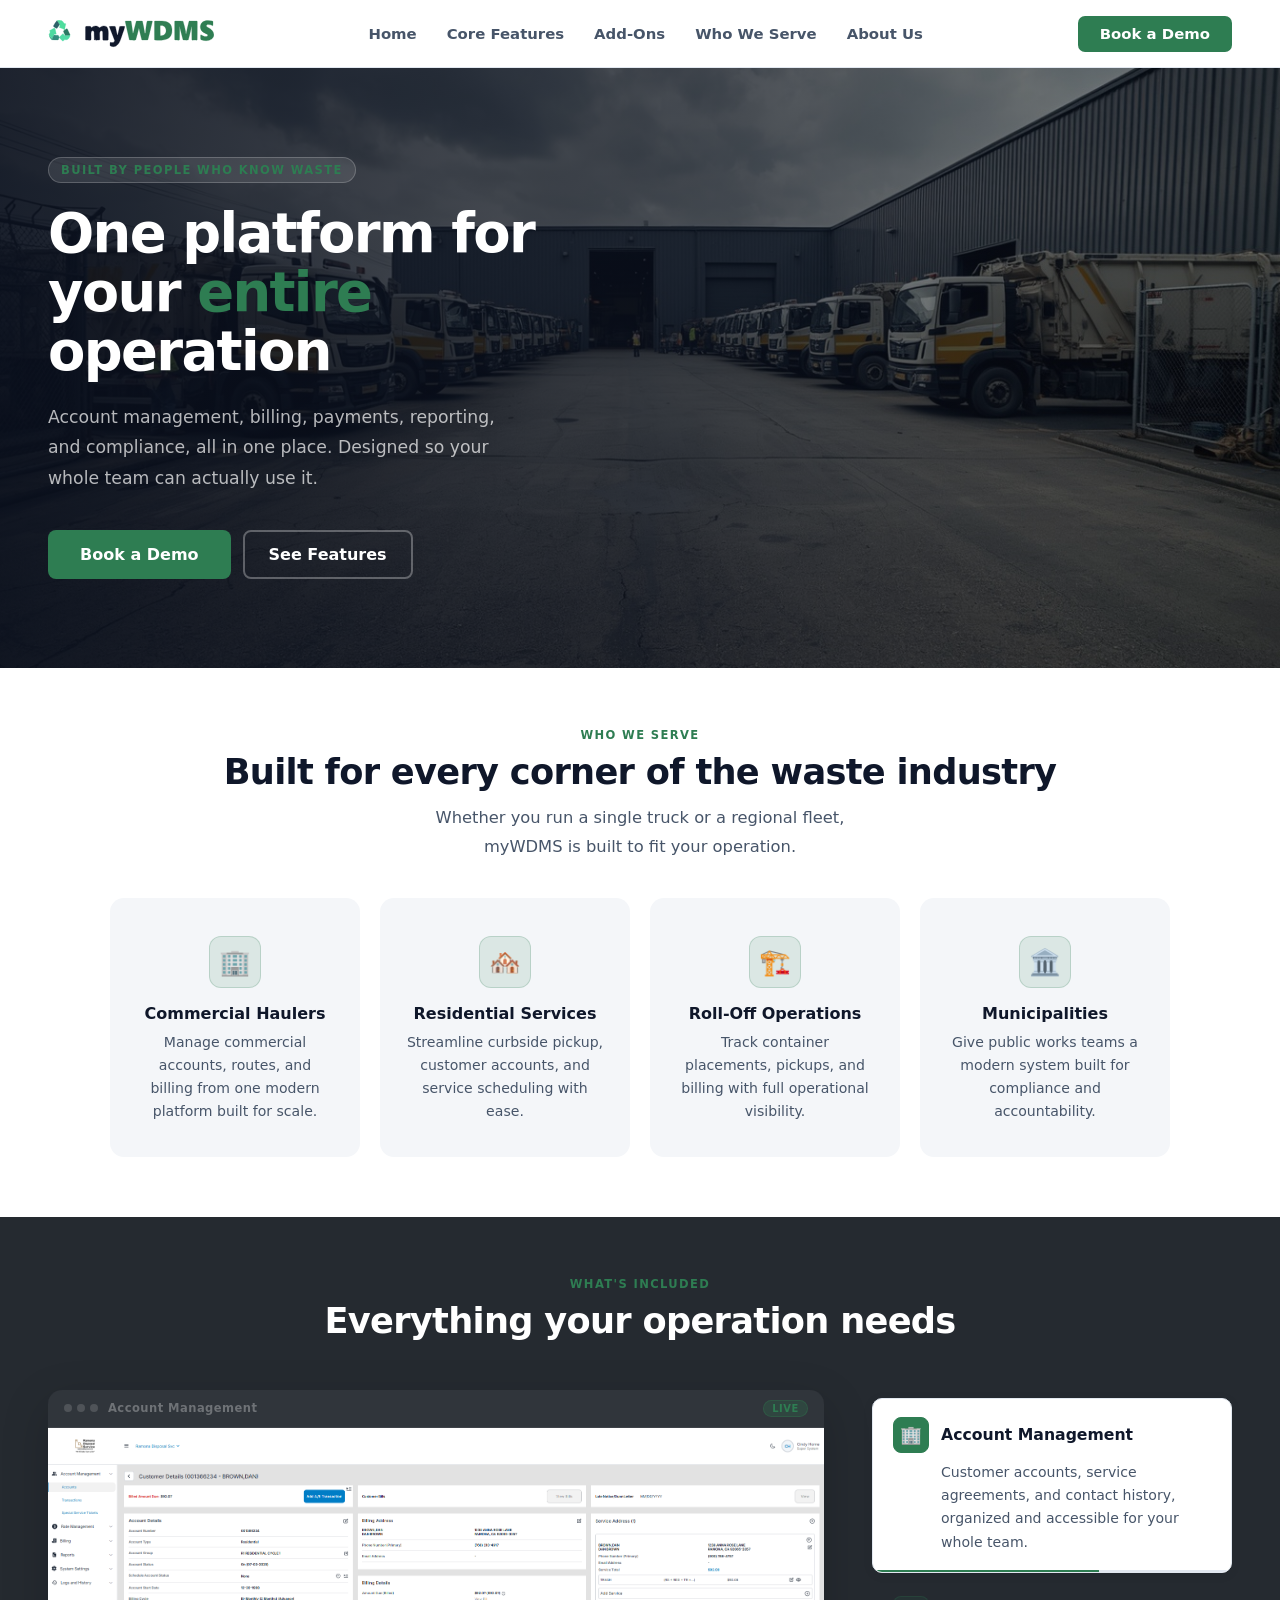
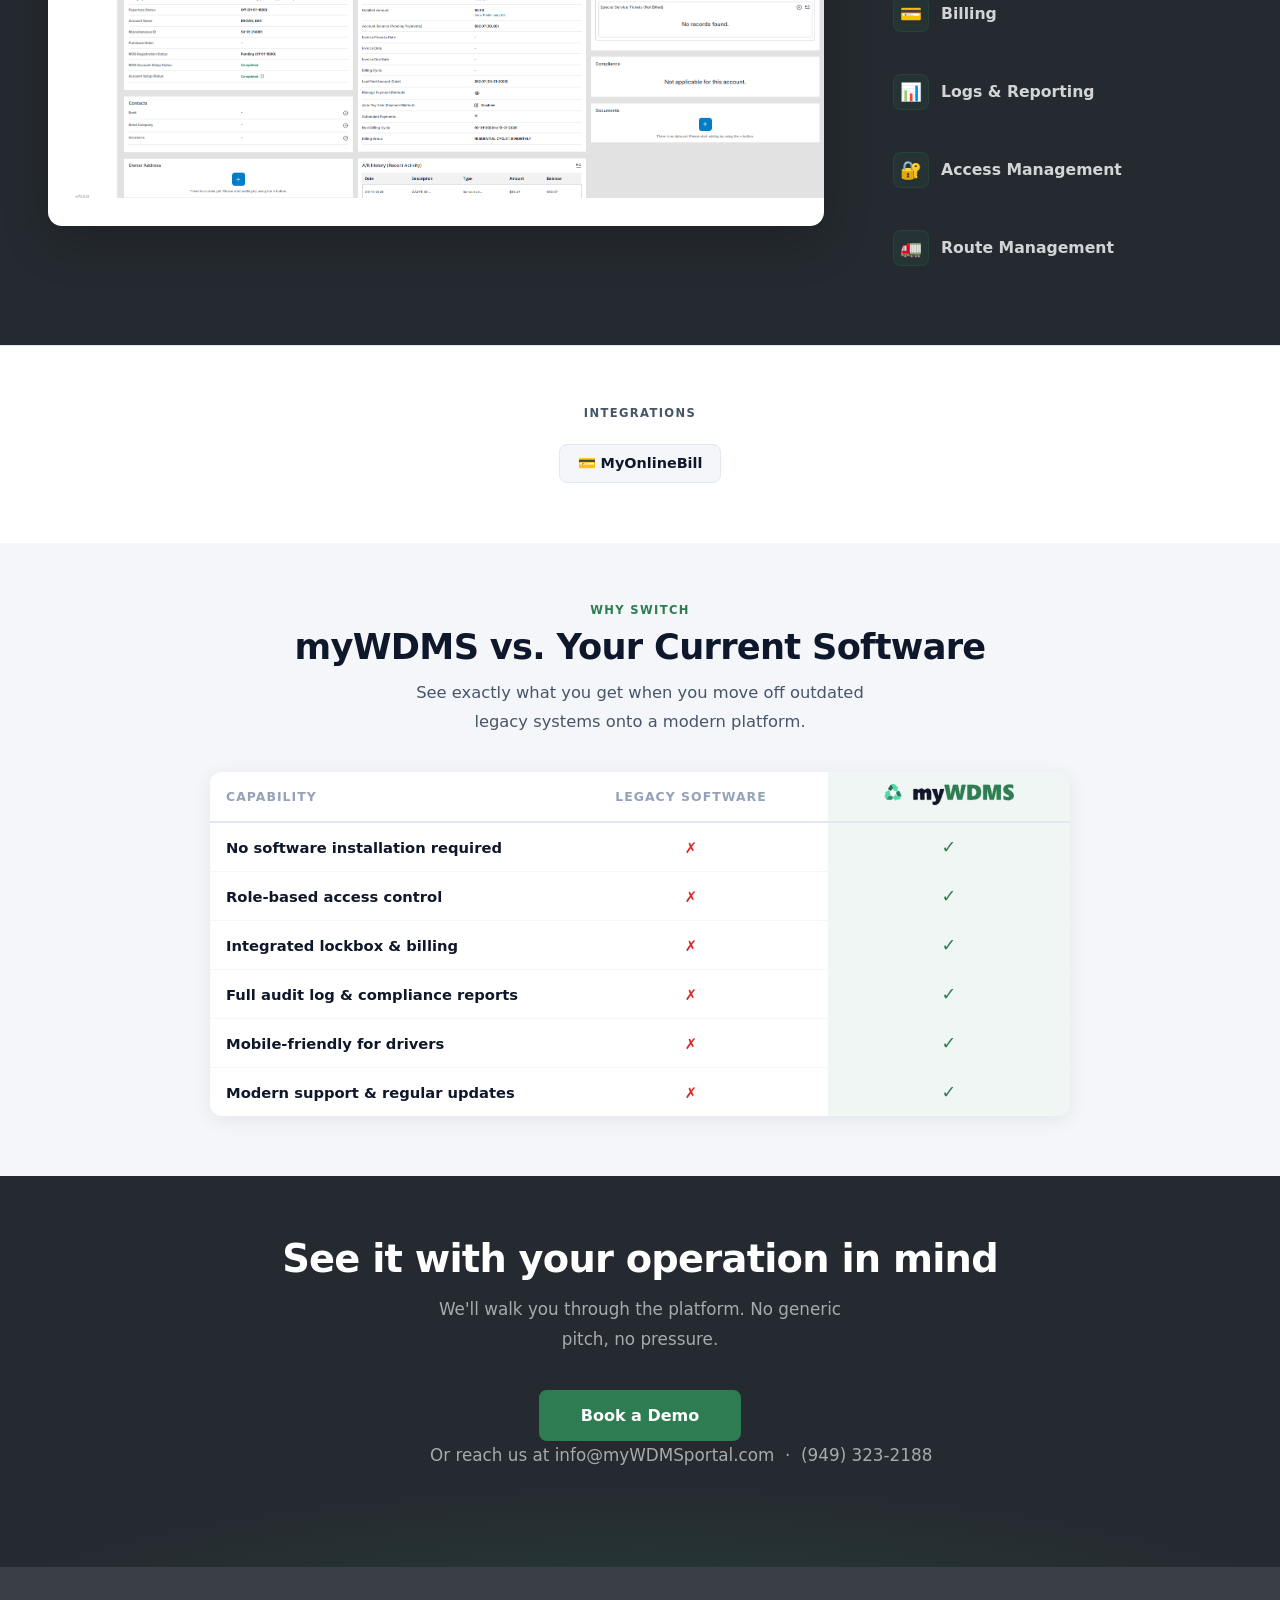
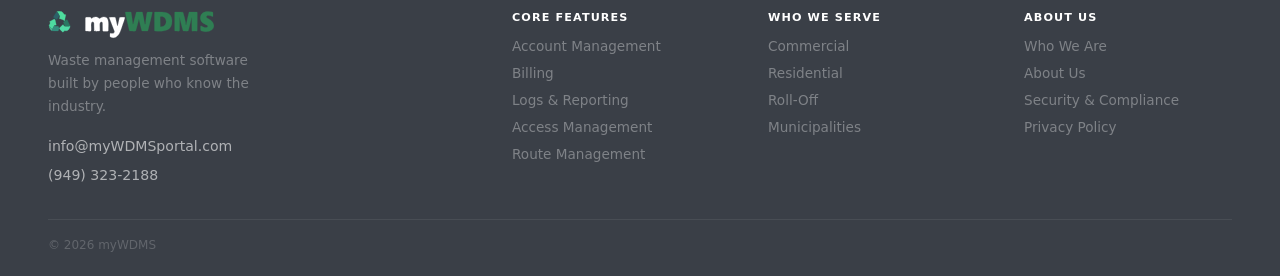
==== index.html @ 92984e85 "Rename "Features" nav/footer label to "Core Features" Delineates the base platform's included featur" ====
<!DOCTYPE html>
<html lang="en">
<head>
    <meta charset="UTF-8">
    <meta name="viewport" content="width=device-width, initial-scale=1.0">
    <title>myWDMS | Waste Management Software</title>
    <style>
        :root {
            --navy: #3A3F47;
            --navy-dark: #252A30;
            --teal: #2E7D52;
            --teal-light: rgba(46,125,82,0.12);
            --blue: #1A5436;
            --gray: #F4F6F9;
            --gray-mid: #e2e8f0;
            --text: #0f172a;
            --text-mid: #475569;
            --text-light: #94a3b8;
        }

        * { margin: 0; padding: 0; box-sizing: border-box; }
        html { scroll-behavior: smooth; }
        body { font-family: 'Barlow', system-ui, sans-serif; color: var(--text); background: #fff; }

        /* ── NAV ── */
        nav {
            position: sticky; top: 0; z-index: 100;
            background: rgba(255,255,255,0.97);
            border-bottom: 1px solid var(--gray-mid);
            padding: 0 48px; height: 68px;
            display: flex; align-items: center; justify-content: space-between;
            font-family: system-ui, sans-serif;
        }
        .logo { text-decoration: none; display: inline-flex; align-items: center; }
        .nav-links { display: flex; gap: 2px; list-style: none; }
        .nav-links a { text-decoration: none; color: var(--text-mid); font-weight: 600; font-size: 0.93rem; padding: 6px 14px; border-radius: 6px; transition: background 0.15s, color 0.15s; }
        .nav-links a:hover { background: var(--gray); color: var(--text); }
        .nav-right { display: flex; gap: 10px; align-items: center; }
        .btn-text { background: none; border: none; font-weight: 600; font-size: 0.93rem; cursor: pointer; padding: 8px 12px; border-radius: 6px; color: var(--text-mid); font-family: inherit; transition: background 0.15s; }
        .btn-text:hover { background: var(--gray); }
        .btn-demo { background: var(--teal); color: #fff; border: none; padding: 9px 22px; border-radius: 7px; font-weight: 800; font-size: 0.93rem; cursor: pointer; font-family: inherit; transition: background 0.2s; white-space: nowrap; }
        .btn-demo:hover { background: #1A5436; }

        /* ── HERO ── */
        .hero {
            position: relative; min-height: 600px;
            display: flex; align-items: center;
            padding: 60px 48px;
            overflow: hidden;
        }
        .hero-bg {
            position: absolute; inset: 0;
            background: url('hero-bg.jpg') center / cover no-repeat;
        }
        .hero-bg::after {
            content: '';
            position: absolute; inset: 0;
            background: linear-gradient(100deg, rgba(10,16,30,0.90) 0%, rgba(10,16,30,0.68) 55%, rgba(10,16,30,0.18) 100%);
        }
        .hero-content { max-width: 580px; position: relative; z-index: 1; }
        .hero-eyebrow {
            display: inline-block;
            font-size: 0.72rem; font-weight: 800; letter-spacing: 0.12em; text-transform: uppercase;
            color: var(--teal); background: rgba(255,255,255,0.10); border: 1px solid rgba(255,255,255,0.20);
            padding: 5px 12px; border-radius: 20px; margin-bottom: 22px;
        }
        .hero h1 {
            font-size: clamp(2.4rem, 4.5vw, 3.4rem); font-weight: 900; color: #fff;
            line-height: 1.08; letter-spacing: -0.03em; margin-bottom: 20px;
        }
        .hero h1 em { color: var(--teal); font-style: normal; }
        .hero p { font-size: 1.08rem; color: rgba(255,255,255,0.70); line-height: 1.78; margin-bottom: 36px; max-width: 460px; }
        .hero-ctas { display: flex; gap: 12px; flex-wrap: wrap; align-items: center; }
        .btn-hero { background: var(--teal); color: #fff; border: none; padding: 15px 32px; border-radius: 8px; font-weight: 800; font-size: 1rem; cursor: pointer; font-family: inherit; transition: background 0.2s; }
        .btn-hero:hover { background: var(--navy-dark); }
        .btn-hero-outline { background: none; border: 2px solid rgba(255,255,255,0.30); color: #fff; padding: 13px 24px; border-radius: 8px; font-weight: 600; font-size: 1rem; cursor: pointer; font-family: inherit; transition: border-color 0.2s; text-decoration: none; display: inline-flex; align-items: center; gap: 8px; }
        .btn-hero-outline:hover { border-color: rgba(255,255,255,0.65); }

        /* Hero visual — photo card */
        .hero-visual { flex: 1; max-width: 520px; position: relative; z-index: 1; }
        .hero-photo {
            border-radius: 16px; overflow: hidden;
            box-shadow: 0 20px 60px rgba(27,42,74,0.18), 0 2px 8px rgba(0,0,0,0.08);
            position: relative;
        }
        .hero-photo img { width: 100%; display: block; height: 340px; object-fit: cover; }
        .hero-photo-badge {
            position: absolute; bottom: 20px; left: 20px;
            background: white; border-radius: 10px;
            padding: 12px 16px; box-shadow: 0 4px 20px rgba(0,0,0,0.15);
            display: flex; align-items: center; gap: 10px;
        }
        .badge-dot { width: 10px; height: 10px; background: var(--teal); border-radius: 50%; animation: pulse 2s infinite; }
        @keyframes pulse { 0%,100% { opacity:1; transform:scale(1); } 50% { opacity:0.5; transform:scale(0.7); } }
        .badge-text { font-size: 0.82rem; font-weight: 700; color: var(--text); }
        .badge-sub { font-size: 0.72rem; color: var(--text-mid); font-weight: 500; }

        /* ── WHO WE SERVE ── */
        .markets {
            padding: 60px 48px; background: white;
        }
        .section-header { text-align: center; margin-bottom: 36px; }
        .section-eyebrow { display: block; font-size: 0.72rem; font-weight: 800; letter-spacing: 0.12em; text-transform: uppercase; color: var(--teal); margin-bottom: 10px; }
        .section-header h2 { font-size: clamp(1.6rem, 3vw, 2.2rem); font-weight: 900; color: var(--text); letter-spacing: -0.02em; line-height: 1.15; }
        .section-header p { font-size: 1.02rem; color: var(--text-mid); margin-top: 12px; max-width: 480px; margin-left: auto; margin-right: auto; line-height: 1.75; }

        .markets-grid { display: grid; grid-template-columns: repeat(4,1fr); gap: 20px; max-width: 1060px; margin: 0 auto; }
        .market-card {
            background: var(--gray); border-radius: 14px; padding: 36px 24px 32px;
            text-align: center; border: 2px solid transparent;
            transition: border-color 0.2s, background 0.2s, transform 0.2s;
        }
        .market-card:hover { border-color: var(--teal); background: white; transform: translateY(-3px); box-shadow: 0 8px 28px rgba(0,201,177,0.1); }
        .market-icon { width: 52px; height: 52px; border-radius: 12px; background: var(--teal-light); border: 1px solid rgba(46,125,82,0.2); display: flex; align-items: center; justify-content: center; margin: 0 auto 16px; color: var(--teal); }
        .market-card h3 { font-size: 1rem; font-weight: 800; color: var(--text); margin-bottom: 8px; }
        .market-card p { font-size: 0.88rem; color: var(--text-mid); line-height: 1.65; }

        /* ── FEATURE SHOWCASE (Curbwaste style) ── */
        .features-section { padding: 60px 48px; background: var(--navy-dark); }
        .features-inner {
            max-width: 1240px; margin: 0 auto;
            display: grid; grid-template-columns: 1fr 360px; gap: 48px; align-items: start;
        }

        /* Left: mock UI panel */
        .feature-display {
            position: sticky; top: 96px;
            border-radius: 14px; overflow: hidden;
            box-shadow: 0 16px 48px rgba(0,0,0,0.18);
            background: var(--navy-dark); aspect-ratio: 16/9;
            display: flex; flex-direction: column;
        }
        .mockup-topbar {
            background: rgba(255,255,255,0.05);
            border-bottom: 1px solid rgba(255,255,255,0.07);
            padding: 10px 16px;
            display: flex; align-items: center; gap: 10px; flex-shrink: 0;
        }
        .mockup-dots { display: flex; gap: 5px; }
        .mockup-dots span { width: 8px; height: 8px; border-radius: 50%; background: rgba(255,255,255,0.15); }
        .mockup-label { font-size: 0.72rem; color: rgba(255,255,255,0.30); font-weight: 700; letter-spacing: 0.04em; flex: 1; }
        .mockup-badge { font-size: 0.62rem; font-weight: 800; letter-spacing: 0.06em; text-transform: uppercase; background: rgba(46,125,82,0.25); color: var(--teal); padding: 2px 8px; border-radius: 10px; border: 1px solid rgba(46,125,82,0.3); }
        #featureImg { flex: 1; width: 100%; min-height: 0; object-fit: contain; object-position: top left; display: block; background: #fff; }
        .features-section .section-header h2 { color: #fff; }
        .features-section .feature-item h3 { color: rgba(255,255,255,0.80); }
        .features-section .feature-item p { color: rgba(255,255,255,0.45); }
        .features-section .feature-item.active h3,
        .features-section .feature-item:hover h3 { color: var(--text); }
        .features-section .feature-item.active p,
        .features-section .feature-item:hover p { color: var(--text-mid); }

        /* Right: feature list */
        .feature-list { display: flex; flex-direction: column; gap: 4px; padding-top: 8px; }
        .feature-item {
            border-radius: 10px; padding: 18px 20px;
            cursor: pointer; border: 1px solid transparent;
            transition: background 0.2s, border-color 0.2s;
            position: relative; overflow: hidden;
        }
        .feature-item:hover { background: white; }
        .feature-item.active {
            background: white;
            border-color: var(--gray-mid);
            box-shadow: 0 2px 12px rgba(0,0,0,0.06);
        }
        .feature-item-top { display: flex; align-items: center; gap: 12px; }
        .feature-item-icon {
            width: 36px; height: 36px; border-radius: 8px;
            background: var(--teal-light); border: 1px solid rgba(46,125,82,0.2);
            display: flex; align-items: center; justify-content: center;
            font-size: 1.1rem; flex-shrink: 0;
        }
        .feature-item.active .feature-item-icon { background: var(--teal); border-color: var(--teal); }
        .feature-item h3 { font-size: 0.98rem; font-weight: 800; color: var(--text); }
        .feature-item p { font-size: 0.88rem; color: var(--text-mid); line-height: 1.65; margin-top: 8px; padding-left: 48px; display: none; }
        .feature-item.active p { display: block; }

        /* Timer bar */
        .feature-timer {
            position: absolute; bottom: 0; left: 0; right: 0; height: 2px;
            background: var(--gray-mid); display: none;
        }
        .feature-item.active .feature-timer { display: block; }
        .feature-timer-fill {
            height: 100%; background: var(--teal); width: 0%;
            transition: none;
        }
        .feature-timer-fill.running { transition: width linear; }

        /* ── INTEGRATIONS ── */
        .integrations {
            padding: 60px 48px; border-top: 1px solid var(--gray-mid); text-align: center; background: white;
        }
        .integrations-label { font-size: 0.72rem; font-weight: 800; letter-spacing: 0.12em; text-transform: uppercase; color: var(--text-mid); margin-bottom: 24px; display: block; }
        .integrations-list { display: flex; justify-content: center; align-items: center; gap: 12px; flex-wrap: wrap; }
        .integration-chip { display: flex; align-items: center; gap: 8px; border: 1px solid var(--gray-mid); border-radius: 8px; padding: 10px 18px; font-size: 0.9rem; font-weight: 700; color: var(--text); background: var(--gray); }
        .chip-badge { font-size: 0.65rem; font-weight: 800; letter-spacing: 0.06em; text-transform: uppercase; background: #fef9c3; color: #854d0e; padding: 2px 8px; border-radius: 20px; white-space: nowrap; }

        /* ── WHY SWITCH ── */
        .why-switch { padding: 60px 48px; background: var(--gray); }
        .why-switch .section-header { margin-bottom: 36px; }
        .comparison-table { width: 100%; border-collapse: collapse; font-size: 0.92rem; }
        .comparison-table th { padding: 12px 16px; text-align: left; font-size: 0.78rem; font-weight: 800; letter-spacing: 0.08em; text-transform: uppercase; color: var(--text-light); border-bottom: 2px solid var(--gray-mid); }
        .comparison-table td { padding: 14px 16px; border-bottom: 1px solid var(--gray); vertical-align: middle; }
        .comparison-table tr:last-child td { border-bottom: none; }
        .comparison-table .feature-name { font-weight: 700; color: var(--text); }
        .comparison-table .check { color: var(--teal); font-weight: 900; font-size: 1.1rem; }
        .comparison-table .cross { color: #dc2626; }
        .col-highlight { background: rgba(46,125,82,0.07); }
        .col-highlight th { color: var(--teal); }

        /* ── DEMO CTA ── */
        .demo-section { padding: 60px 48px; text-align: center; background: var(--navy-dark); position: relative; overflow: hidden; }
        .demo-section::before { content: ''; position: absolute; inset: 0; background: radial-gradient(ellipse 80% 60% at 50% 120%, rgba(46,125,82,0.22) 0%, transparent 70%); pointer-events: none; }
        .demo-section h2 { font-size: clamp(1.8rem, 3vw, 2.6rem); font-weight: 900; color: #fff; letter-spacing: -0.02em; margin-bottom: 14px; position: relative; }
        .demo-section p { font-size: 1.05rem; color: rgba(255,255,255,0.60); line-height: 1.75; max-width: 420px; margin: 0 auto 36px; position: relative; }
        .btn-demo-lg { display: inline-block; background: var(--teal); color: white; border: none; padding: 16px 42px; border-radius: 8px; font-weight: 800; font-size: 1rem; cursor: pointer; font-family: inherit; transition: background 0.2s; position: relative; }
        .btn-demo-lg:hover { background: #236040; }
        .demo-note { margin-top: 116px; font-size: 0.84rem; color: rgba(255,255,255,0.30); position: relative; white-space: nowrap; }

        /* ── FOOTER ── */
        footer { background: var(--navy); padding: 44px 48px 24px; }
        .footer-top { display: grid; grid-template-columns: 2fr 1fr 1fr 1fr; gap: 48px; padding-bottom: 28px; border-bottom: 1px solid rgba(255,255,255,0.07); }
        .footer-brand .logo { margin-bottom: 10px; }
        .footer-brand p { font-size: 0.85rem; color: rgba(255,255,255,0.35); line-height: 1.7; max-width: 230px; margin-bottom: 14px; }
        .footer-contact { font-size: 0.88rem; color: rgba(255,255,255,0.6); line-height: 2.1; }
        .footer-contact a { color: inherit; text-decoration: none; }
        .footer-contact a:hover { color: var(--teal); }
        .footer-col h4 { font-size: 0.7rem; font-weight: 800; letter-spacing: 0.1em; text-transform: uppercase; color: #fff; margin-bottom: 12px; }
        .footer-col ul { list-style: none; }
        .footer-col li { margin-bottom: 8px; }
        .footer-col a { font-size: 0.85rem; color: rgba(255,255,255,0.35); text-decoration: none; transition: color 0.2s; }
        .footer-col a:hover { color: var(--teal); }
        .footer-bottom { display: flex; justify-content: space-between; align-items: center; padding-top: 18px; font-size: 0.75rem; color: rgba(255,255,255,0.2); }

        /* ── SKIP LINK ── */
        .skip-link {
            position: absolute; left: 8px; top: -48px;
            background: var(--teal); color: white; text-decoration: none;
            font-family: system-ui, sans-serif; font-weight: 700; font-size: 0.9rem;
            padding: 10px 18px; border-radius: 6px; z-index: 1000;
            transition: top 0.15s;
        }
        .skip-link:focus { top: 8px; }

        /* ── MOBILE ── */
        .hamburger { display: none; flex-direction: column; gap: 5px; background: none; border: none; cursor: pointer; padding: 6px; }
        .hamburger span { display: block; width: 22px; height: 2px; background: var(--text); border-radius: 2px; transition: all 0.25s; }
        .hamburger.open span:nth-child(1) { transform: translateY(7px) rotate(45deg); }
        .hamburger.open span:nth-child(2) { opacity: 0; }
        .hamburger.open span:nth-child(3) { transform: translateY(-7px) rotate(-45deg); }
        .mobile-menu { display: none; position: fixed; top: 68px; left: 0; right: 0; bottom: 0; background: #fff; z-index: 99; padding: 20px 24px 40px; flex-direction: column; gap: 2px; overflow-y: auto; }
        .mobile-menu.open { display: flex; }
        .mobile-menu a { text-decoration: none; font-weight: 700; font-size: 1.1rem; color: var(--text); padding: 13px 14px; border-radius: 8px; transition: background 0.15s; }
        .mobile-menu a:hover { background: var(--gray); }
        .mobile-menu hr { border: none; border-top: 1px solid var(--gray-mid); margin: 10px 0; }
        .mobile-menu .btn-demo { margin-top: 6px; padding: 15px; border-radius: 10px; font-size: 1rem; display: block; text-align: center; width: 100%; }

        @media (max-width: 1024px) {
            .features-inner { grid-template-columns: 1fr; }
            .feature-display { position: relative; top: auto; aspect-ratio: 16/9; }
        }
        @media (max-width: 900px) {
            nav { padding: 0 24px; }
            .nav-links, .nav-right { display: none; }
            .hamburger { display: flex; }
            .hero { flex-direction: column; padding: 56px 24px; gap: 36px; min-height: auto; }
            .hero-visual { max-width: 100%; width: 100%; }
            .markets { padding: 64px 24px; }
            .markets-grid { grid-template-columns: repeat(2,1fr); }
            .features-section { padding: 64px 24px; }
            .integrations { padding: 48px 24px; }
            .demo-section { padding: 72px 24px; }
            footer { padding: 36px 24px 20px; }
            .footer-top { grid-template-columns: 1fr; gap: 32px; }
            .footer-bottom { flex-direction: column; gap: 6px; text-align: center; }
        }
        @media (max-width: 560px) {
            .markets-grid { grid-template-columns: 1fr; }
            .footer-cols { flex-direction: column; gap: 24px; }
            .hero-ctas { flex-direction: column; align-items: flex-start; }
        }
    </style>
</head>
<body>

<a href="#main" class="skip-link">Skip to content</a>

<!-- NAV -->
<nav>
    <a href="index.html" class="logo">
        <img src="logo-clean.svg" alt="myWDMS" height="28">
    </a>
    <ul class="nav-links">
        <li><a href="index.html" class="active">Home</a></li>
        <li><a href="features.html">Core Features</a></li>
        <li><a href="add-ons.html">Add-Ons</a></li>
        <li><a href="who-we-serve.html">Who We Serve</a></li>
        <li><a href="company.html">About Us</a></li>
    </ul>
    <div class="nav-right">
        <a href="demo.html" class="btn-demo" style="text-decoration:none">Book a Demo</a>
    </div>
    <button class="hamburger" id="hamburger" aria-label="Menu">
        <span></span><span></span><span></span>
    </button>
</nav>

<div class="mobile-menu" id="mobileMenu">
    <a href="index.html">Home</a>
    <a href="features.html">Core Features</a>
    <a href="add-ons.html">Add-Ons</a>
    <a href="who-we-serve.html">Who We Serve</a>
    <a href="company.html">About Us</a>
    <a href="demo.html" class="btn-demo" style="text-decoration:none">Book a Demo</a>
</div>

<main id="main">
<!-- HERO -->
<section class="hero">
    <div class="hero-bg"></div>
    <div class="hero-content">
        <span class="hero-eyebrow">Built by people who know waste</span>
        <h1>One platform for your <em>entire</em> operation</h1>
        <p>Account management, billing, payments, reporting, and compliance, all in one place. Designed so your whole team can actually use it.</p>
        <div class="hero-ctas">
            <a href="demo.html" class="btn-hero" style="text-decoration:none">Book a Demo</a>
            <a href="features.html" class="btn-hero-outline">
                <span>See Features</span>
            </a>
        </div>
    </div>
</section>

<!-- WHO WE SERVE -->
<section class="markets">
    <div class="section-header">
        <span class="section-eyebrow">Who We Serve</span>
        <h2>Built for every corner of the waste industry</h2>
        <p>Whether you run a single truck or a regional fleet, myWDMS is built to fit your operation.</p>
    </div>
    <div class="markets-grid">
        <div class="market-card">
            <span class="market-icon" style="font-size:1.6rem;">🏢</span>
            <h3>Commercial Haulers</h3>
            <p>Manage commercial accounts, routes, and billing from one modern platform built for scale.</p>
        </div>
        <div class="market-card">
            <span class="market-icon" style="font-size:1.6rem;">🏘️</span>
            <h3>Residential Services</h3>
            <p>Streamline curbside pickup, customer accounts, and service scheduling with ease.</p>
        </div>
        <div class="market-card">
            <span class="market-icon" style="font-size:1.6rem;">🏗️</span>
            <h3>Roll-Off Operations</h3>
            <p>Track container placements, pickups, and billing with full operational visibility.</p>
        </div>
        <div class="market-card">
            <span class="market-icon" style="font-size:1.6rem;">🏛️</span>
            <h3>Municipalities</h3>
            <p>Give public works teams a modern system built for compliance and accountability.</p>
        </div>
    </div>
</section>

<!-- FEATURE SHOWCASE -->
<section class="features-section">
    <div class="section-header" style="margin-bottom:48px">
        <span class="section-eyebrow">What's Included</span>
        <h2>Everything your operation needs</h2>
    </div>
    <div class="features-inner">
        <div class="feature-display">
            <div class="mockup-topbar">
                <div class="mockup-dots"><span></span><span></span><span></span></div>
                <div class="mockup-label" id="mockupLabel">Route Management</div>
                <div class="mockup-badge">Live</div>
            </div>
            <img id="featureImg" src="ss-accounts.png" alt="Account Management">
        </div>
        <div class="feature-list" id="featureList" role="tablist">
            <div class="feature-item active" data-img="ss-accounts.png" role="tab" tabindex="0" aria-selected="true">
                <div class="feature-item-top">
                    <div class="feature-item-icon">🏢</div>
                    <h3>Account Management</h3>
                </div>
                <p>Customer accounts, service agreements, and contact history, organized and accessible for your whole team.</p>
                <div class="feature-timer"><div class="feature-timer-fill"></div></div>
            </div>
            <div class="feature-item" data-img="ss-billing.png" role="tab" tabindex="-1" aria-selected="false">
                <div class="feature-item-top">
                    <div class="feature-item-icon">💳</div>
                    <h3>Billing</h3>
                </div>
                <p>Generate invoices, accept payments, and reconcile accounts, including lockbox integration for check processing.</p>
                <div class="feature-timer"><div class="feature-timer-fill"></div></div>
            </div>
            <div class="feature-item" data-img="ss-reporting.png" role="tab" tabindex="-1" aria-selected="false">
                <div class="feature-item-top">
                    <div class="feature-item-icon">📊</div>
                    <h3>Logs & Reporting</h3>
                </div>
                <p>Real-time visibility into collections, service history, and audit logs across your whole operation.</p>
                <div class="feature-timer"><div class="feature-timer-fill"></div></div>
            </div>
            <div class="feature-item" data-img="ss-access.png" role="tab" tabindex="-1" aria-selected="false">
                <div class="feature-item-top">
                    <div class="feature-item-icon">🔐</div>
                    <h3>Access Management</h3>
                </div>
                <p>Role-based permissions so each person on your team sees exactly what they need, and nothing more.</p>
                <div class="feature-timer"><div class="feature-timer-fill"></div></div>
            </div>
            <div class="feature-item" data-img="ss-routes.png" role="tab" tabindex="-1" aria-selected="false">
                <div class="feature-item-top">
                    <div class="feature-item-icon">🚛</div>
                    <h3>Route Management</h3>
                </div>
                <p>Assign stops, track drivers, and manage residential, commercial, and roll-off routes from one screen.</p>
                <div class="feature-timer"><div class="feature-timer-fill"></div></div>
            </div>
        </div>
    </div>
</section>

<!-- INTEGRATIONS -->
<section class="integrations">
    <span class="integrations-label">Integrations</span>
    <div class="integrations-list">
        <a href="https://www.myonlinebill.com" target="_blank" rel="noopener" class="integration-chip" style="text-decoration:none;">💳 MyOnlineBill</a>
    </div>
</section>

<!-- WHY SWITCH -->
<section class="why-switch">
    <div class="section-header">
        <span class="section-eyebrow">Why Switch</span>
        <h2>myWDMS vs. Your Current Software</h2>
        <p>See exactly what you get when you move off outdated legacy systems onto a modern platform.</p>
    </div>
    <div style="max-width:860px;margin:0 auto;background:white;border-radius:12px;overflow:hidden;box-shadow:0 4px 20px rgba(0,0,0,0.07)">
        <table class="comparison-table">
            <thead>
                <tr>
                    <th style="width:40%">Capability</th>
                    <th style="text-align:center">Legacy Software</th>
                    <th style="text-align:center;text-transform:none;" class="col-highlight"><img src="logo-clean.svg" alt="myWDMS" height="22"></th>
                </tr>
            </thead>
            <tbody>
                <tr><td class="feature-name">No software installation required</td><td style="text-align:center" class="cross">✗</td><td style="text-align:center" class="col-highlight check">✓</td></tr>
                <tr><td class="feature-name">Role-based access control</td><td style="text-align:center" class="cross">✗</td><td style="text-align:center" class="col-highlight check">✓</td></tr>
                <tr><td class="feature-name">Integrated lockbox & billing</td><td style="text-align:center" class="cross">✗</td><td style="text-align:center" class="col-highlight check">✓</td></tr>
                <tr><td class="feature-name">Full audit log & compliance reports</td><td style="text-align:center" class="cross">✗</td><td style="text-align:center" class="col-highlight check">✓</td></tr>
                <tr><td class="feature-name">Mobile-friendly for drivers</td><td style="text-align:center" class="cross">✗</td><td style="text-align:center" class="col-highlight check">✓</td></tr>
                <tr><td class="feature-name">Modern support & regular updates</td><td style="text-align:center" class="cross">✗</td><td style="text-align:center" class="col-highlight check">✓</td></tr>
            </tbody>
        </table>
    </div>
</section>

<!-- DEMO CTA -->
<section class="demo-section">
    <h2>See it with your operation in mind</h2>
    <p>We'll walk you through the platform. No generic pitch, no pressure.</p>
    <a href="demo.html" class="btn-demo-lg" style="text-decoration:none">Book a Demo</a>
    <p class="demo-note">Or reach us at info@myWDMSportal.com &nbsp;·&nbsp; (949) 323-2188</p>
</section>
</main>

<!-- FOOTER -->
<footer>
    <div class="footer-top">
        <div class="footer-brand">
            <a href="index.html" class="logo" style="text-decoration:none;">
                <img src="logo-dark.svg" alt="myWDMS" height="28">
            </a>
            <p>Waste management software built by people who know the industry.</p>
            <div class="footer-contact">
                <div><a href="mailto:info@myWDMSportal.com">info@myWDMSportal.com</a></div>
                <div><a href="tel:+19493232188">(949) 323-2188</a></div>
            </div>
        </div>
        <div class="footer-col">
            <h4>Core Features</h4>
            <ul>
                <li><a href="features.html#accounts">Account Management</a></li>
                <li><a href="features.html#billing">Billing</a></li>
                <li><a href="features.html#reporting">Logs &amp; Reporting</a></li>
                <li><a href="features.html#access">Access Management</a></li>
                <li><a href="features.html#routes">Route Management</a></li>
            </ul>
        </div>
        <div class="footer-col">
            <h4>Who We Serve</h4>
            <ul>
                <li><a href="who-we-serve.html">Commercial</a></li>
                <li><a href="who-we-serve.html">Residential</a></li>
                <li><a href="who-we-serve.html">Roll-Off</a></li>
                <li><a href="who-we-serve.html">Municipalities</a></li>
            </ul>
        </div>
        <div class="footer-col">
            <h4>About Us</h4>
            <ul>
                <li><a href="who-we-are.html">Who We Are</a></li>
                <li><a href="company.html">About Us</a></li>
                <li><a href="compliance.html">Security &amp; Compliance</a></li>
                <li><a href="privacy.html">Privacy Policy</a></li>
            </ul>
        </div>
    </div>
    <div class="footer-bottom">
        <span>© 2026 myWDMS</span>
    </div>
</footer>

<script>
    // Hamburger
    const hamburger = document.getElementById('hamburger');
    const mobileMenu = document.getElementById('mobileMenu');
    hamburger.addEventListener('click', () => {
        hamburger.classList.toggle('open');
        mobileMenu.classList.toggle('open');
        document.body.style.overflow = mobileMenu.classList.contains('open') ? 'hidden' : '';
    });

    // Feature showcase with auto-cycling timer
    const DURATION = 5000;
    const items = document.querySelectorAll('.feature-item');
    const mockupLabel = document.getElementById('mockupLabel');
    let currentIndex = 0;
    let timerInterval = null;
    let startTime = null;
    let animFrame = null;

    function activate(index, fromClick) {
        items[currentIndex].classList.remove('active');
        items[currentIndex].setAttribute('aria-selected', 'false');
        items[currentIndex].setAttribute('tabindex', '-1');
        const prevFill = items[currentIndex].querySelector('.feature-timer-fill');
        prevFill.style.transition = 'none';
        prevFill.style.width = '0%';
        cancelAnimationFrame(animFrame);

        currentIndex = index;
        const item = items[currentIndex];
        item.classList.add('active');
        item.setAttribute('aria-selected', 'true');
        item.setAttribute('tabindex', '0');
        if (fromClick) item.focus();

        if (mockupLabel) mockupLabel.textContent = item.querySelector('h3').textContent;
        const featureImg = document.getElementById('featureImg');
        if (featureImg && item.dataset.img) featureImg.src = item.dataset.img;

        // Animate timer bar
        const fill = item.querySelector('.feature-timer-fill');
        fill.style.transition = 'none';
        fill.style.width = '0%';

        startTime = performance.now();
        function step(now) {
            const elapsed = now - startTime;
            const pct = Math.min(elapsed / DURATION * 100, 100);
            fill.style.transition = 'none';
            fill.style.width = pct + '%';
            if (pct < 100) {
                animFrame = requestAnimationFrame(step);
            } else {
                advance();
            }
        }
        animFrame = requestAnimationFrame(step);
    }

    function advance() {
        activate((currentIndex + 1) % items.length);
    }

    items.forEach((item, i) => {
        item.addEventListener('click', () => activate(i, true));
        item.addEventListener('keydown', (e) => {
            if (e.key === 'Enter' || e.key === ' ') {
                e.preventDefault();
                activate(i, true);
            } else if (e.key === 'ArrowRight' || e.key === 'ArrowDown') {
                e.preventDefault();
                activate((i + 1) % items.length, true);
            } else if (e.key === 'ArrowLeft' || e.key === 'ArrowUp') {
                e.preventDefault();
                activate((i - 1 + items.length) % items.length, true);
            }
        });
    });

    // Start on first item
    activate(0);
</script>

</body>
</html>
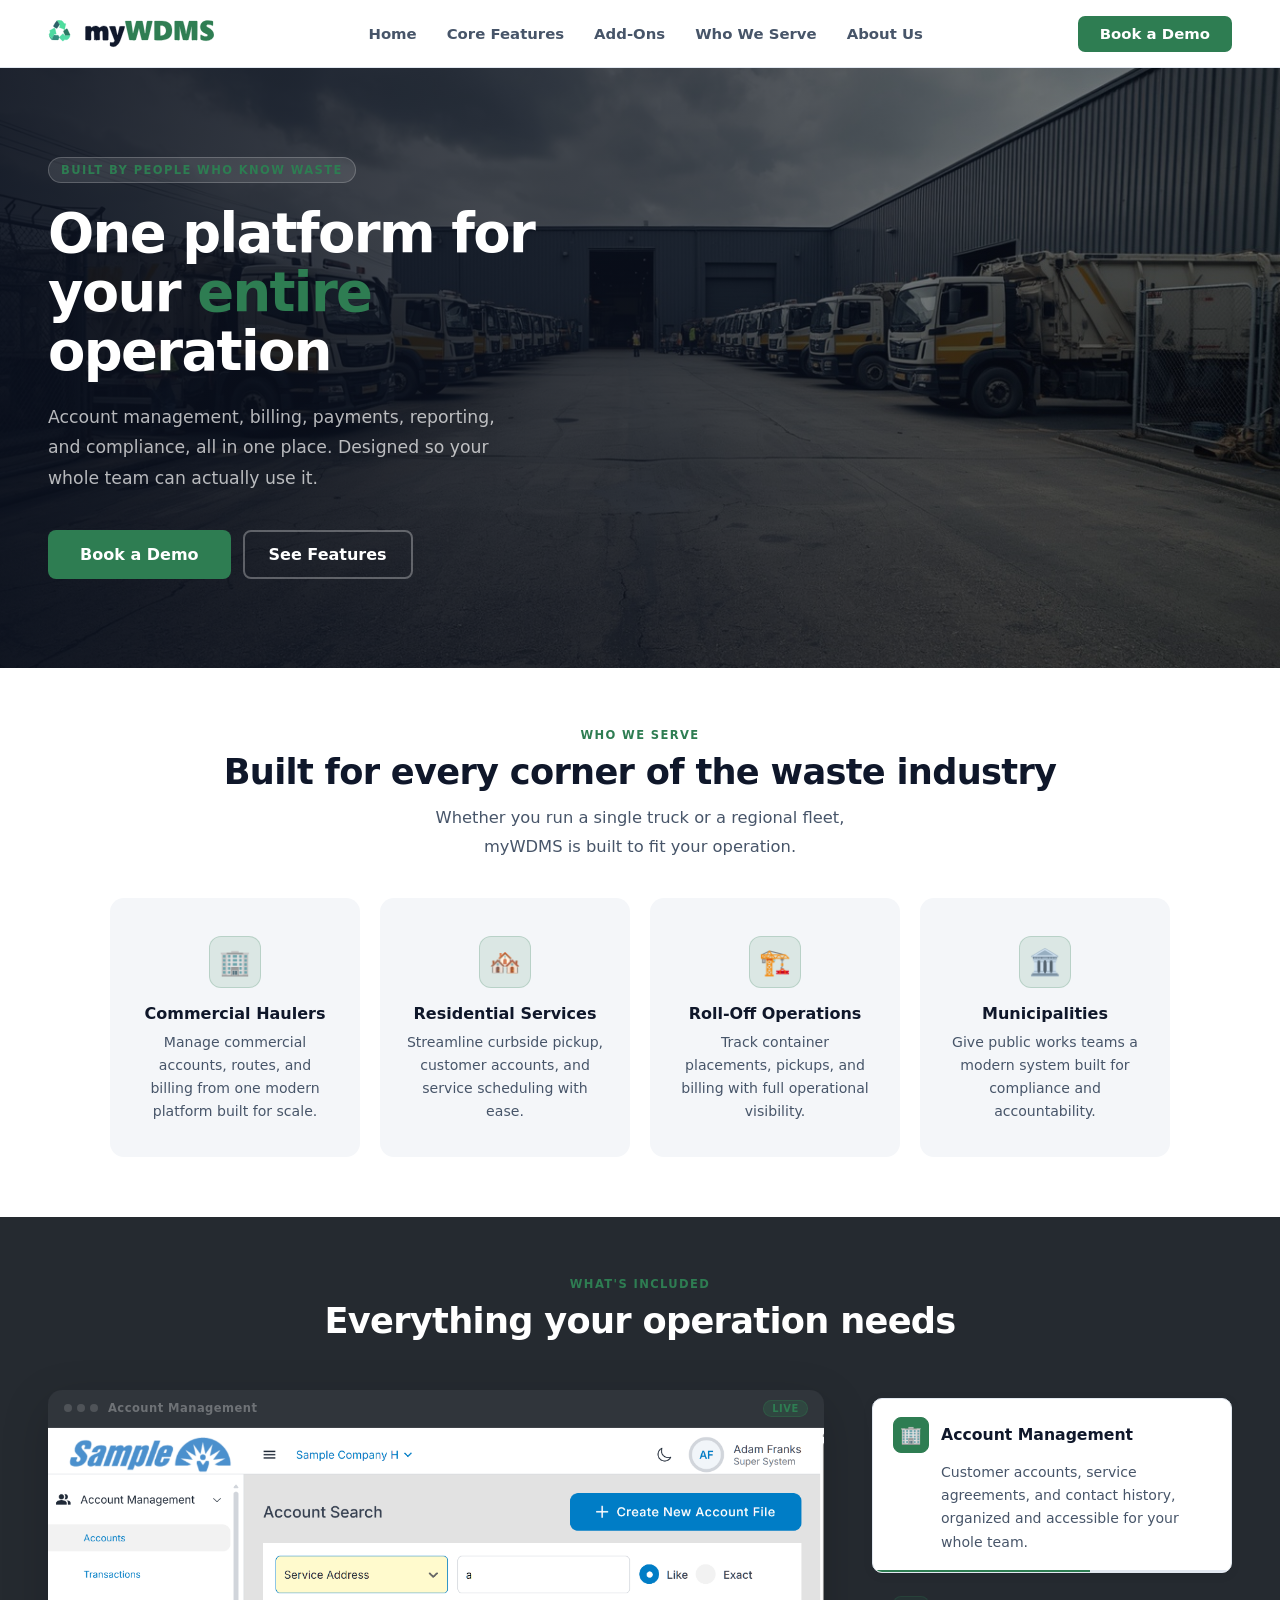
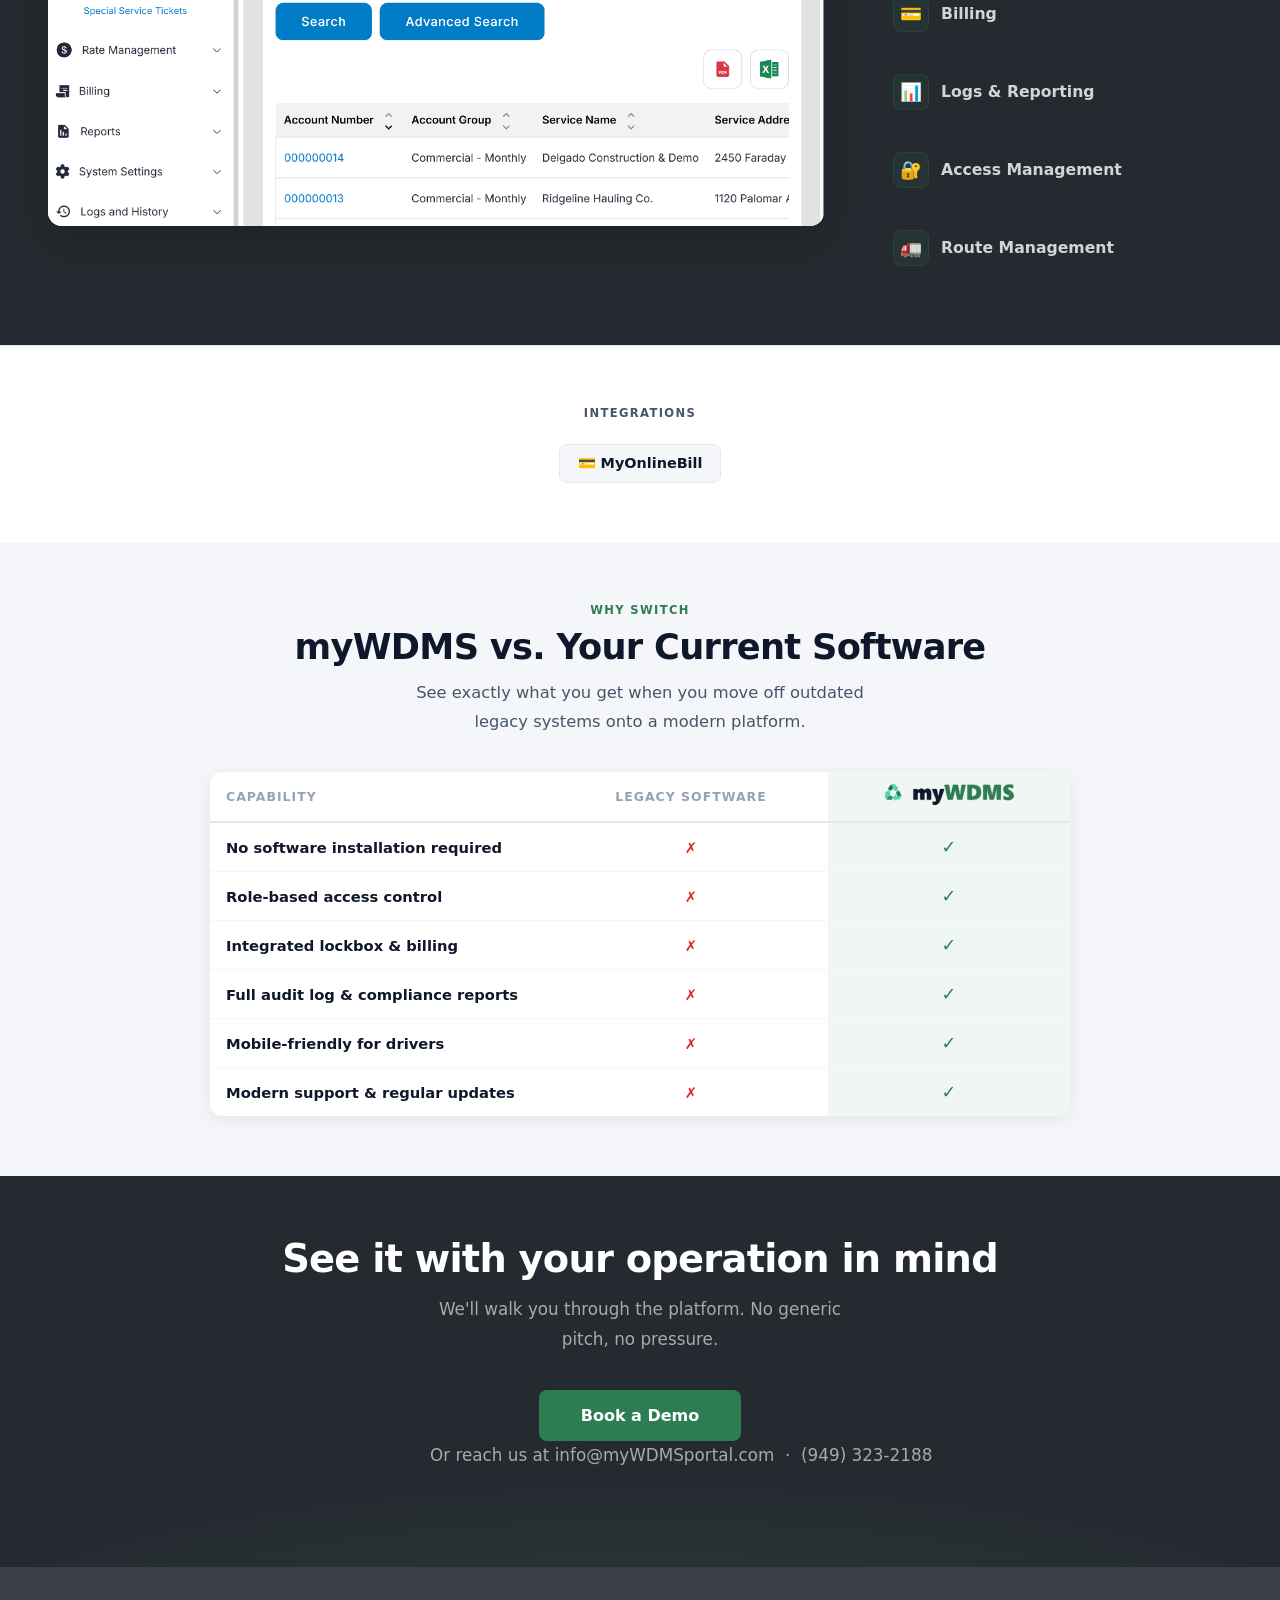
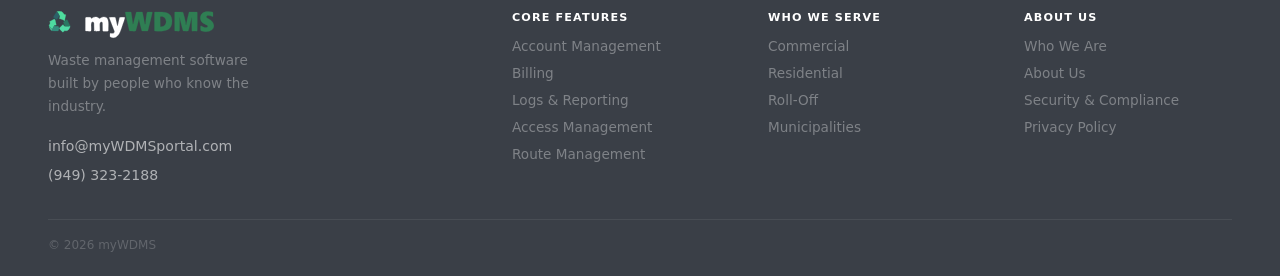
==== commit 15537396: "Fix screenshot consistency and add add-ons diagram Re-captures the 5 feature screenshots with fuller" ====
--- a/index.html
+++ b/index.html
@@ -140,7 +140,7 @@
         .mockup-dots span { width: 8px; height: 8px; border-radius: 50%; background: rgba(255,255,255,0.15); }
         .mockup-label { font-size: 0.72rem; color: rgba(255,255,255,0.30); font-weight: 700; letter-spacing: 0.04em; flex: 1; }
         .mockup-badge { font-size: 0.62rem; font-weight: 800; letter-spacing: 0.06em; text-transform: uppercase; background: rgba(46,125,82,0.25); color: var(--teal); padding: 2px 8px; border-radius: 10px; border: 1px solid rgba(46,125,82,0.3); }
-        #featureImg { flex: 1; width: 100%; min-height: 0; object-fit: contain; object-position: top left; display: block; background: #fff; }
+        #featureImg { flex: 1; width: 100%; min-height: 0; object-fit: cover; object-position: top left; display: block; background: #fff; }
         .features-section .section-header h2 { color: #fff; }
         .features-section .feature-item h3 { color: rgba(255,255,255,0.80); }
         .features-section .feature-item p { color: rgba(255,255,255,0.45); }
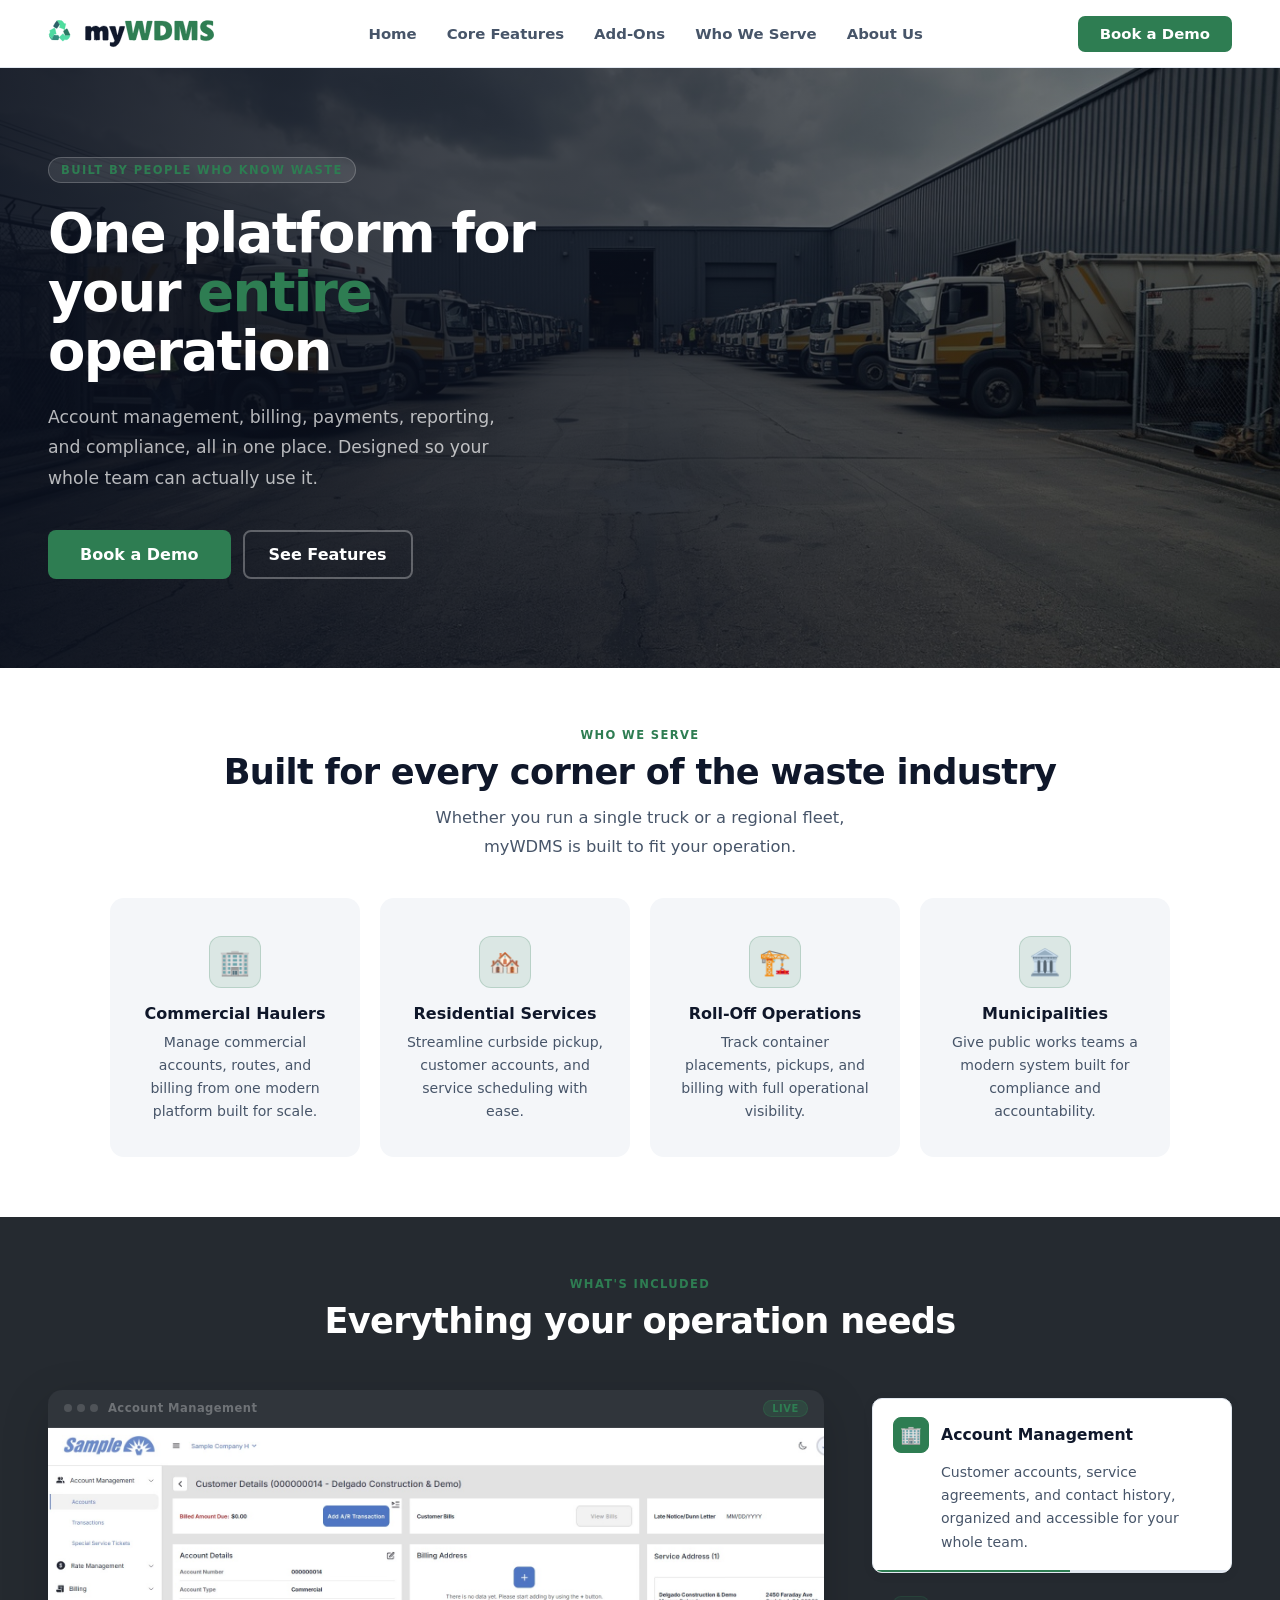
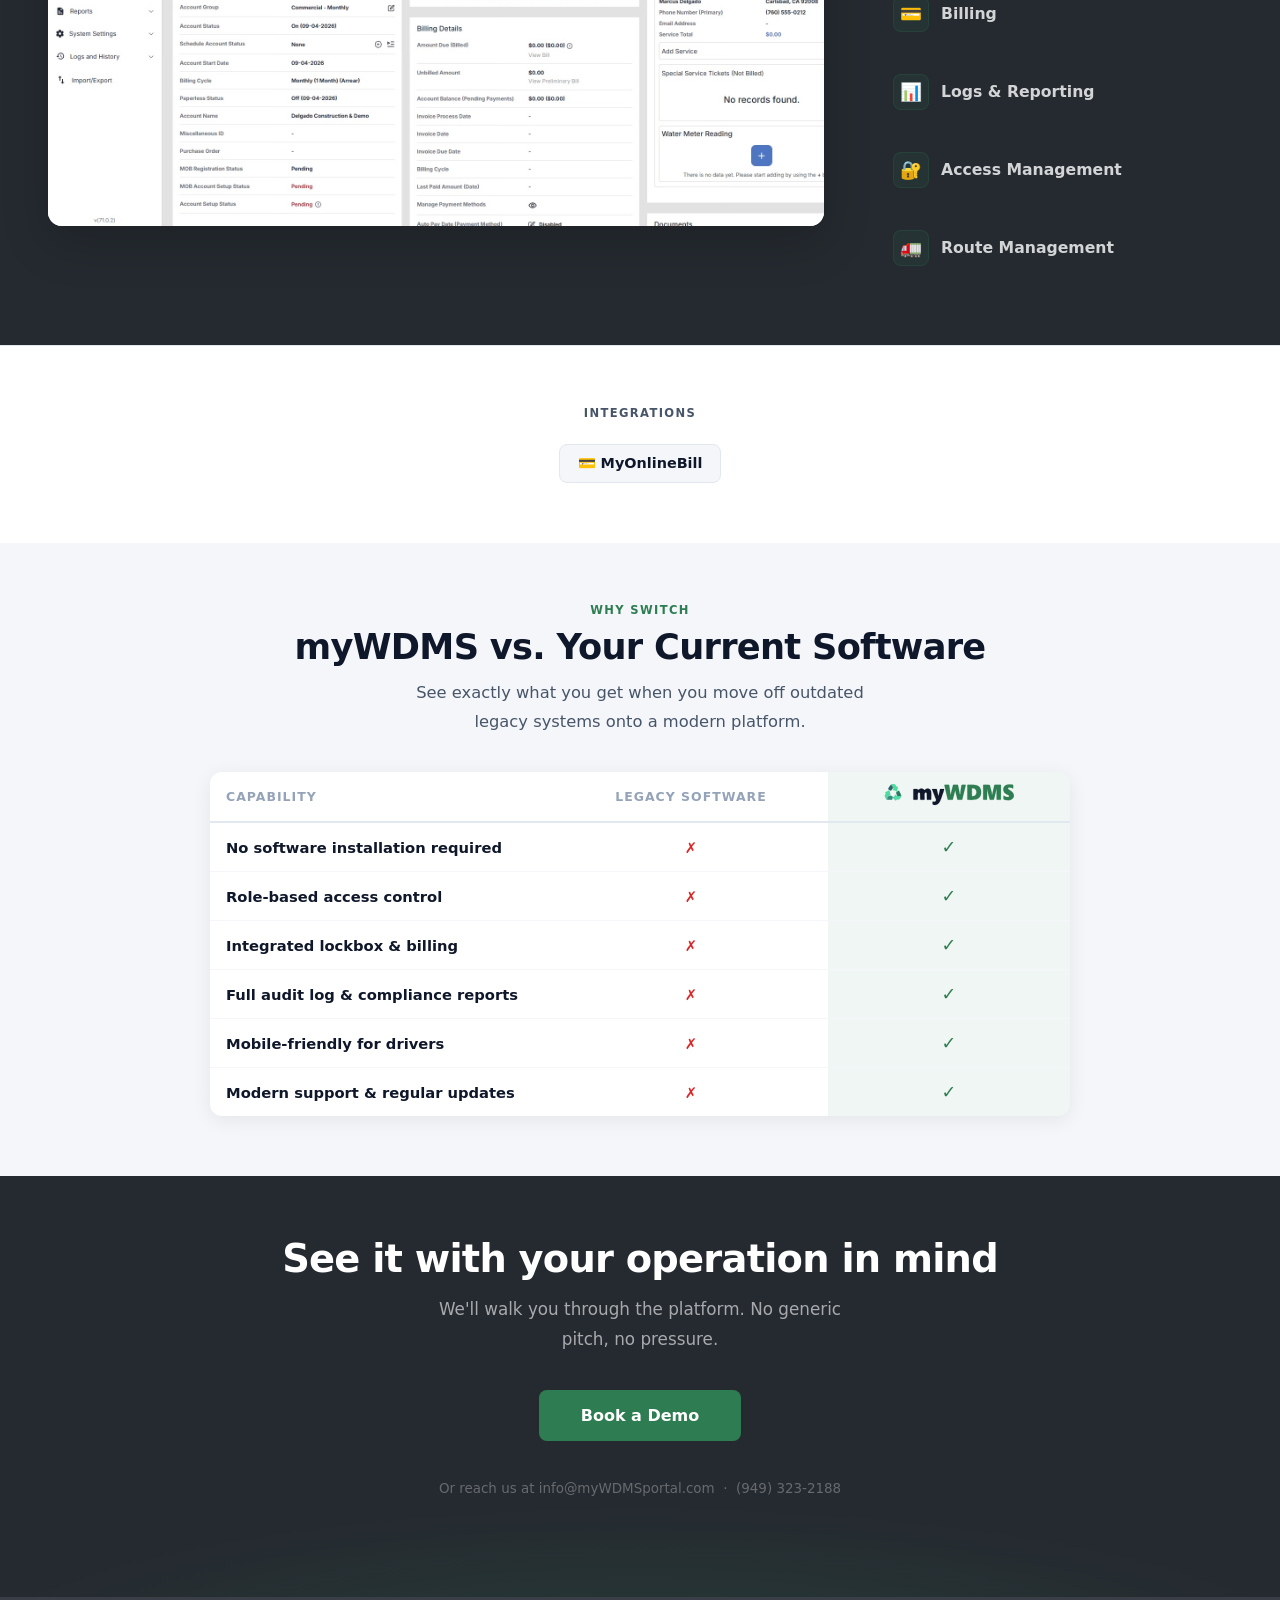
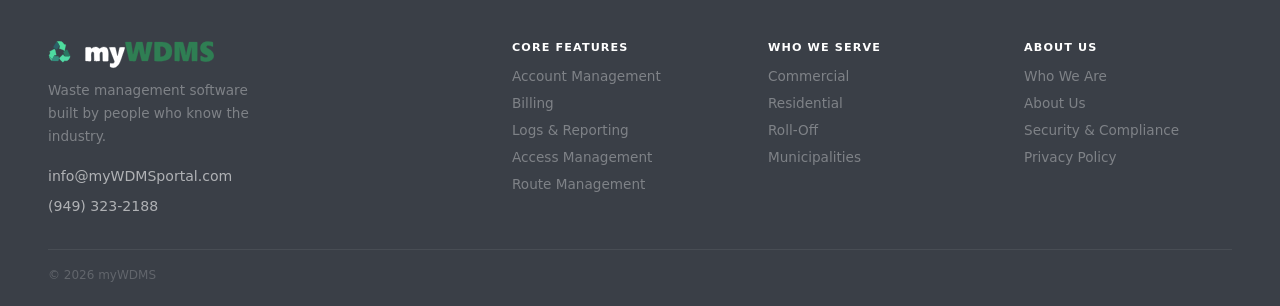
==== commit 1b521421: "Fix CTA button spacing on home page demo section The .demo-note margin-top was silently overridden b" ====
--- a/index.html
+++ b/index.html
@@ -216,7 +216,7 @@
         .demo-section p { font-size: 1.05rem; color: rgba(255,255,255,0.60); line-height: 1.75; max-width: 420px; margin: 0 auto 36px; position: relative; }
         .btn-demo-lg { display: inline-block; background: var(--teal); color: white; border: none; padding: 16px 42px; border-radius: 8px; font-weight: 800; font-size: 1rem; cursor: pointer; font-family: inherit; transition: background 0.2s; position: relative; }
         .btn-demo-lg:hover { background: #236040; }
-        .demo-note { margin-top: 116px; font-size: 0.84rem; color: rgba(255,255,255,0.30); position: relative; white-space: nowrap; }
+        .demo-section p.demo-note { margin-top: 36px; font-size: 0.84rem; color: rgba(255,255,255,0.30); position: relative; white-space: nowrap; }
 
         /* ── FOOTER ── */
         footer { background: var(--navy); padding: 44px 48px 24px; }
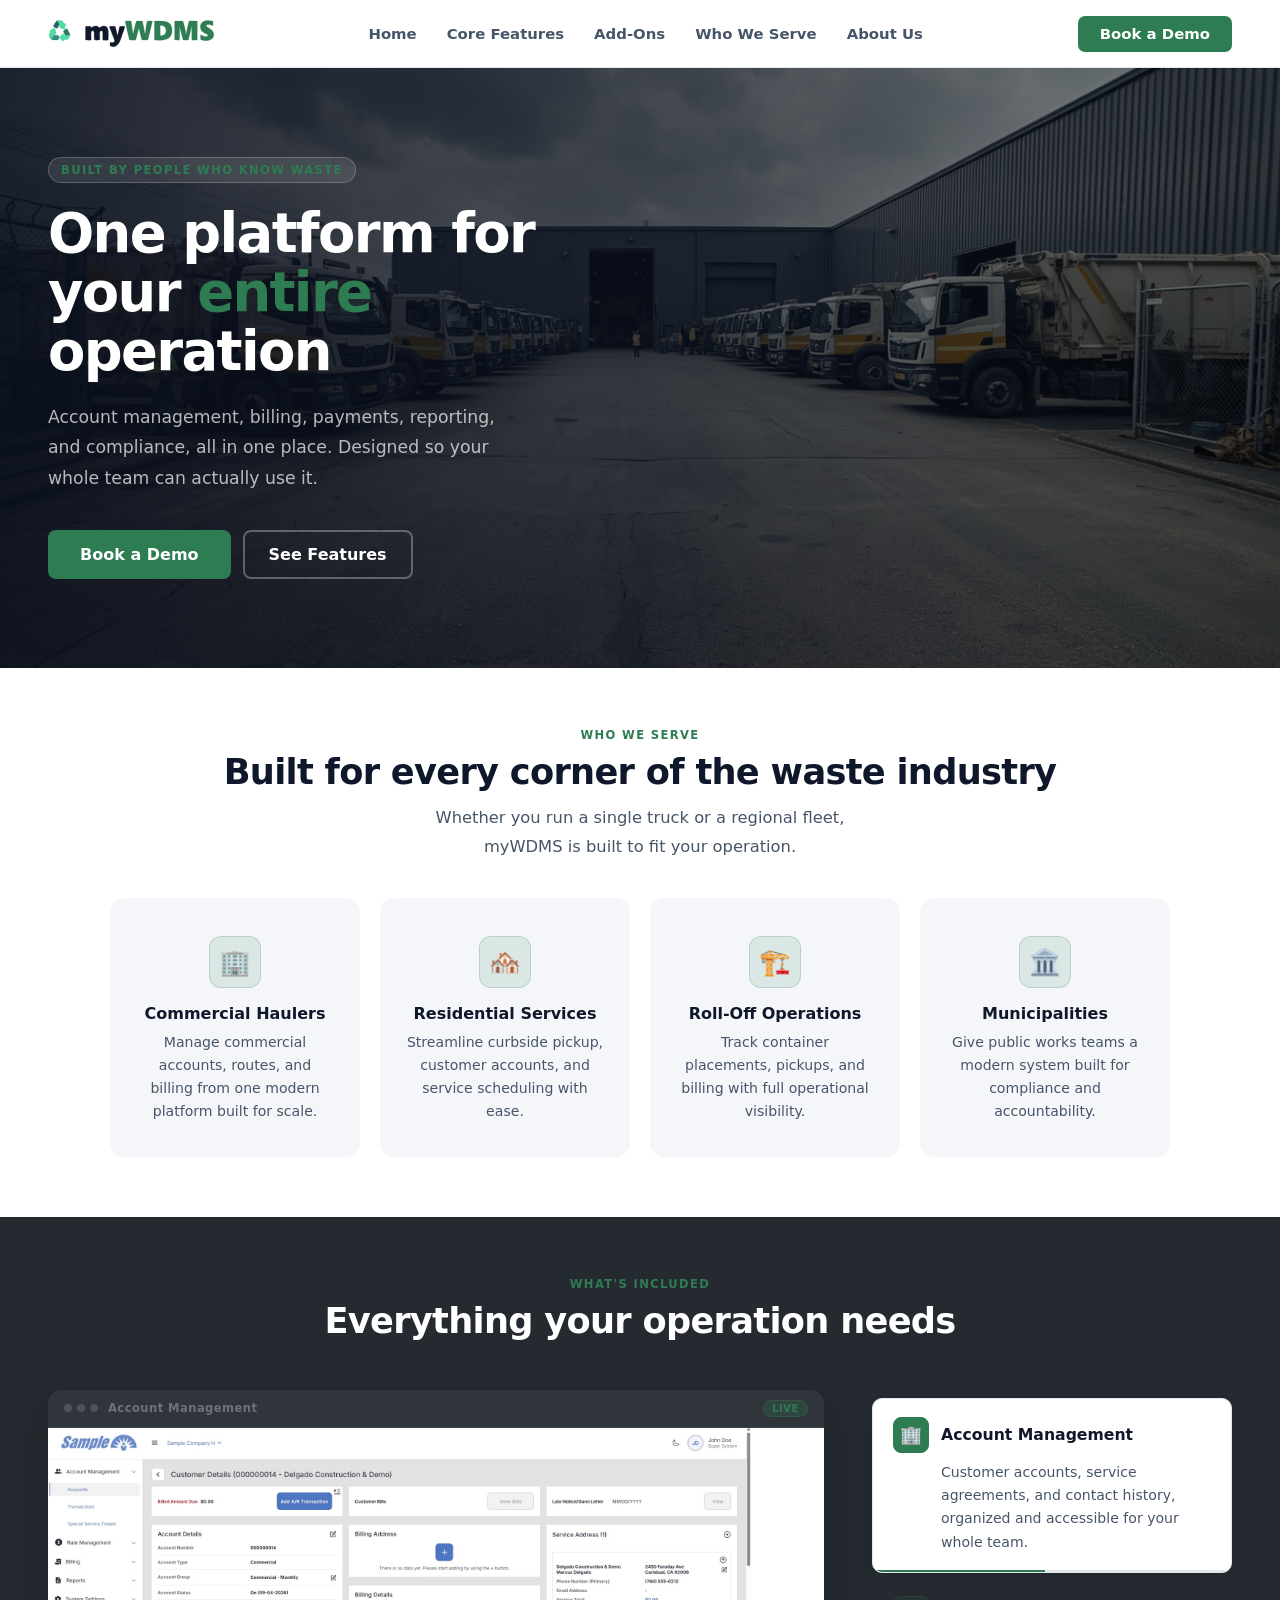
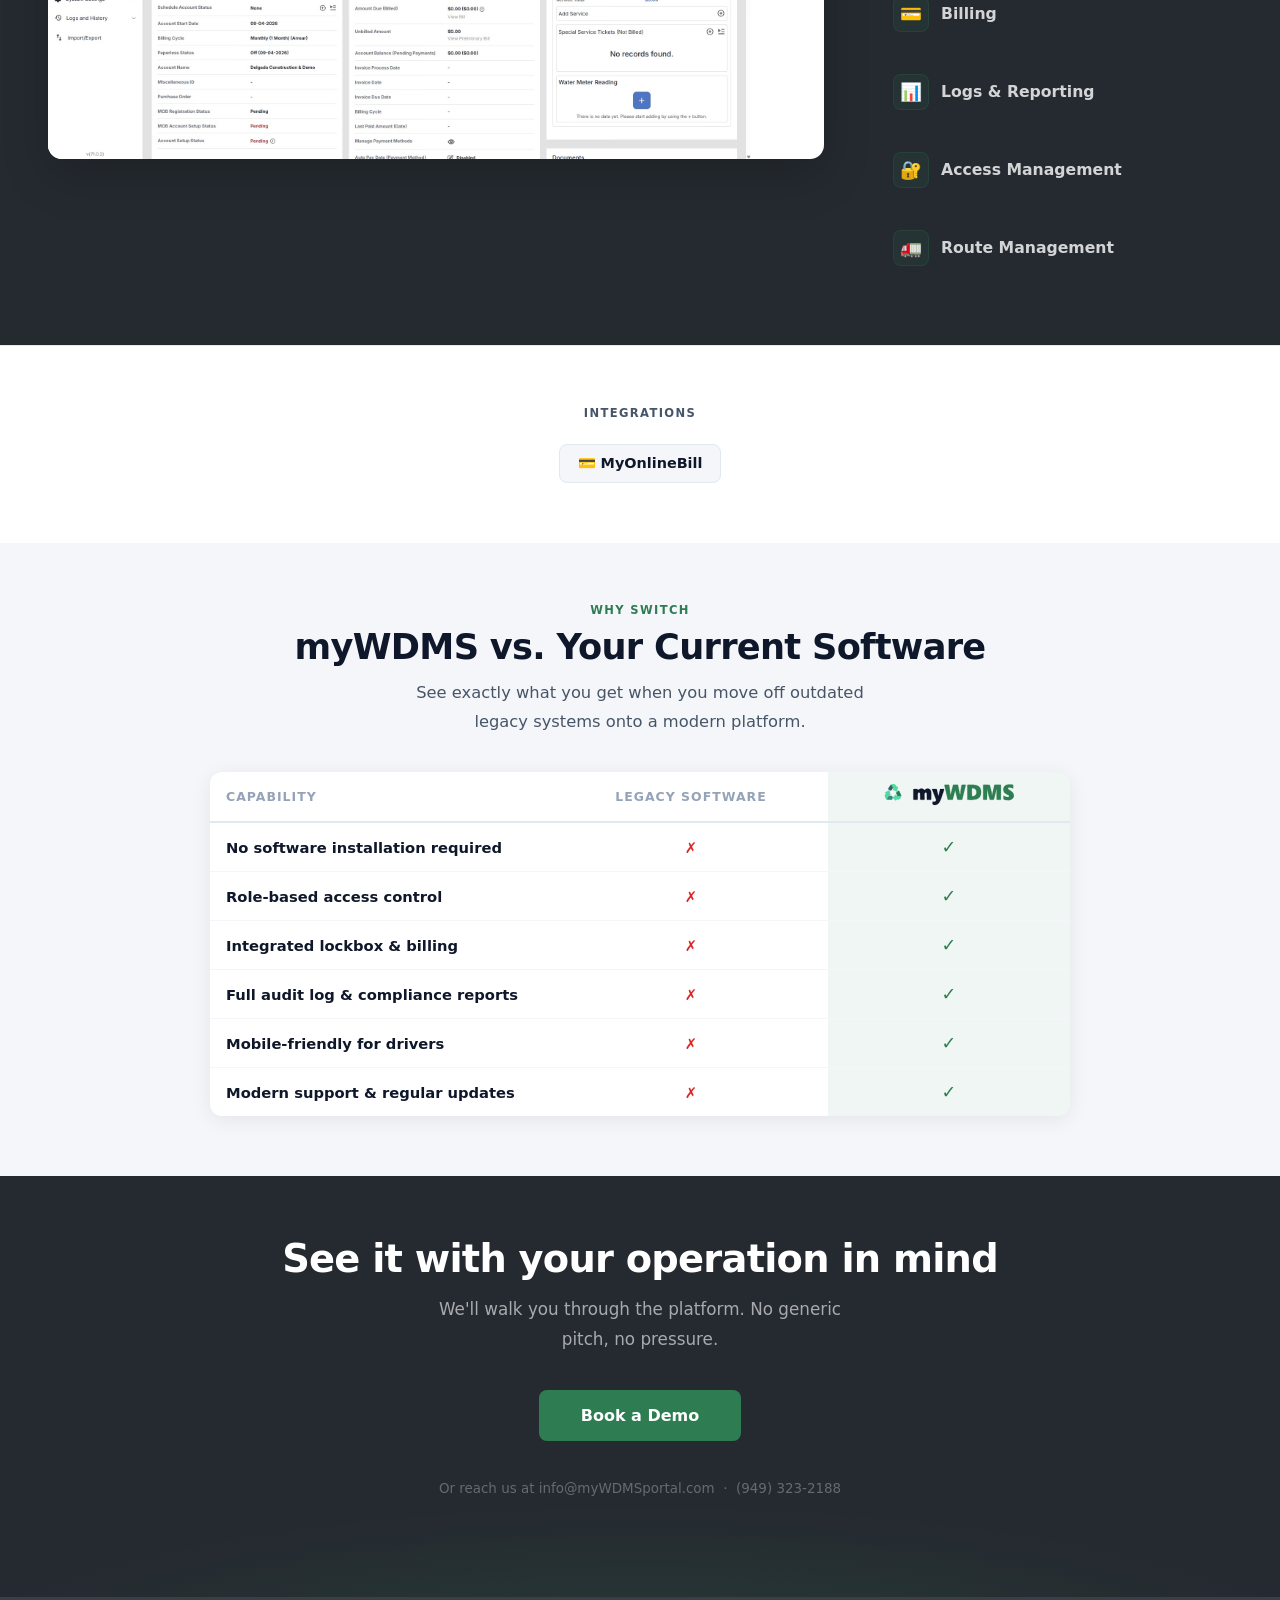
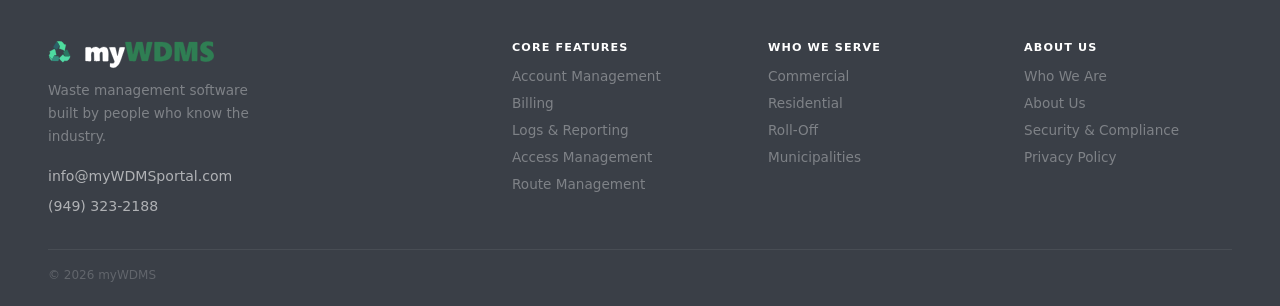
==== commit e2c237e2: "Stop cropping feature screenshots The screenshots are all a consistent ~2.11:1 ratio on their own, s" ====
--- a/index.html
+++ b/index.html
@@ -127,7 +127,7 @@
             position: sticky; top: 96px;
             border-radius: 14px; overflow: hidden;
             box-shadow: 0 16px 48px rgba(0,0,0,0.18);
-            background: var(--navy-dark); aspect-ratio: 16/9;
+            background: var(--navy-dark); aspect-ratio: 21/10;
             display: flex; flex-direction: column;
         }
         .mockup-topbar {
@@ -140,7 +140,7 @@
         .mockup-dots span { width: 8px; height: 8px; border-radius: 50%; background: rgba(255,255,255,0.15); }
         .mockup-label { font-size: 0.72rem; color: rgba(255,255,255,0.30); font-weight: 700; letter-spacing: 0.04em; flex: 1; }
         .mockup-badge { font-size: 0.62rem; font-weight: 800; letter-spacing: 0.06em; text-transform: uppercase; background: rgba(46,125,82,0.25); color: var(--teal); padding: 2px 8px; border-radius: 10px; border: 1px solid rgba(46,125,82,0.3); }
-        #featureImg { flex: 1; width: 100%; min-height: 0; object-fit: cover; object-position: top left; display: block; background: #fff; }
+        #featureImg { flex: 1; width: 100%; min-height: 0; object-fit: contain; object-position: top left; display: block; background: #fff; }
         .features-section .section-header h2 { color: #fff; }
         .features-section .feature-item h3 { color: rgba(255,255,255,0.80); }
         .features-section .feature-item p { color: rgba(255,255,255,0.45); }
@@ -258,7 +258,7 @@
 
         @media (max-width: 1024px) {
             .features-inner { grid-template-columns: 1fr; }
-            .feature-display { position: relative; top: auto; aspect-ratio: 16/9; }
+            .feature-display { position: relative; top: auto; aspect-ratio: 21/10; }
         }
         @media (max-width: 900px) {
             nav { padding: 0 24px; }
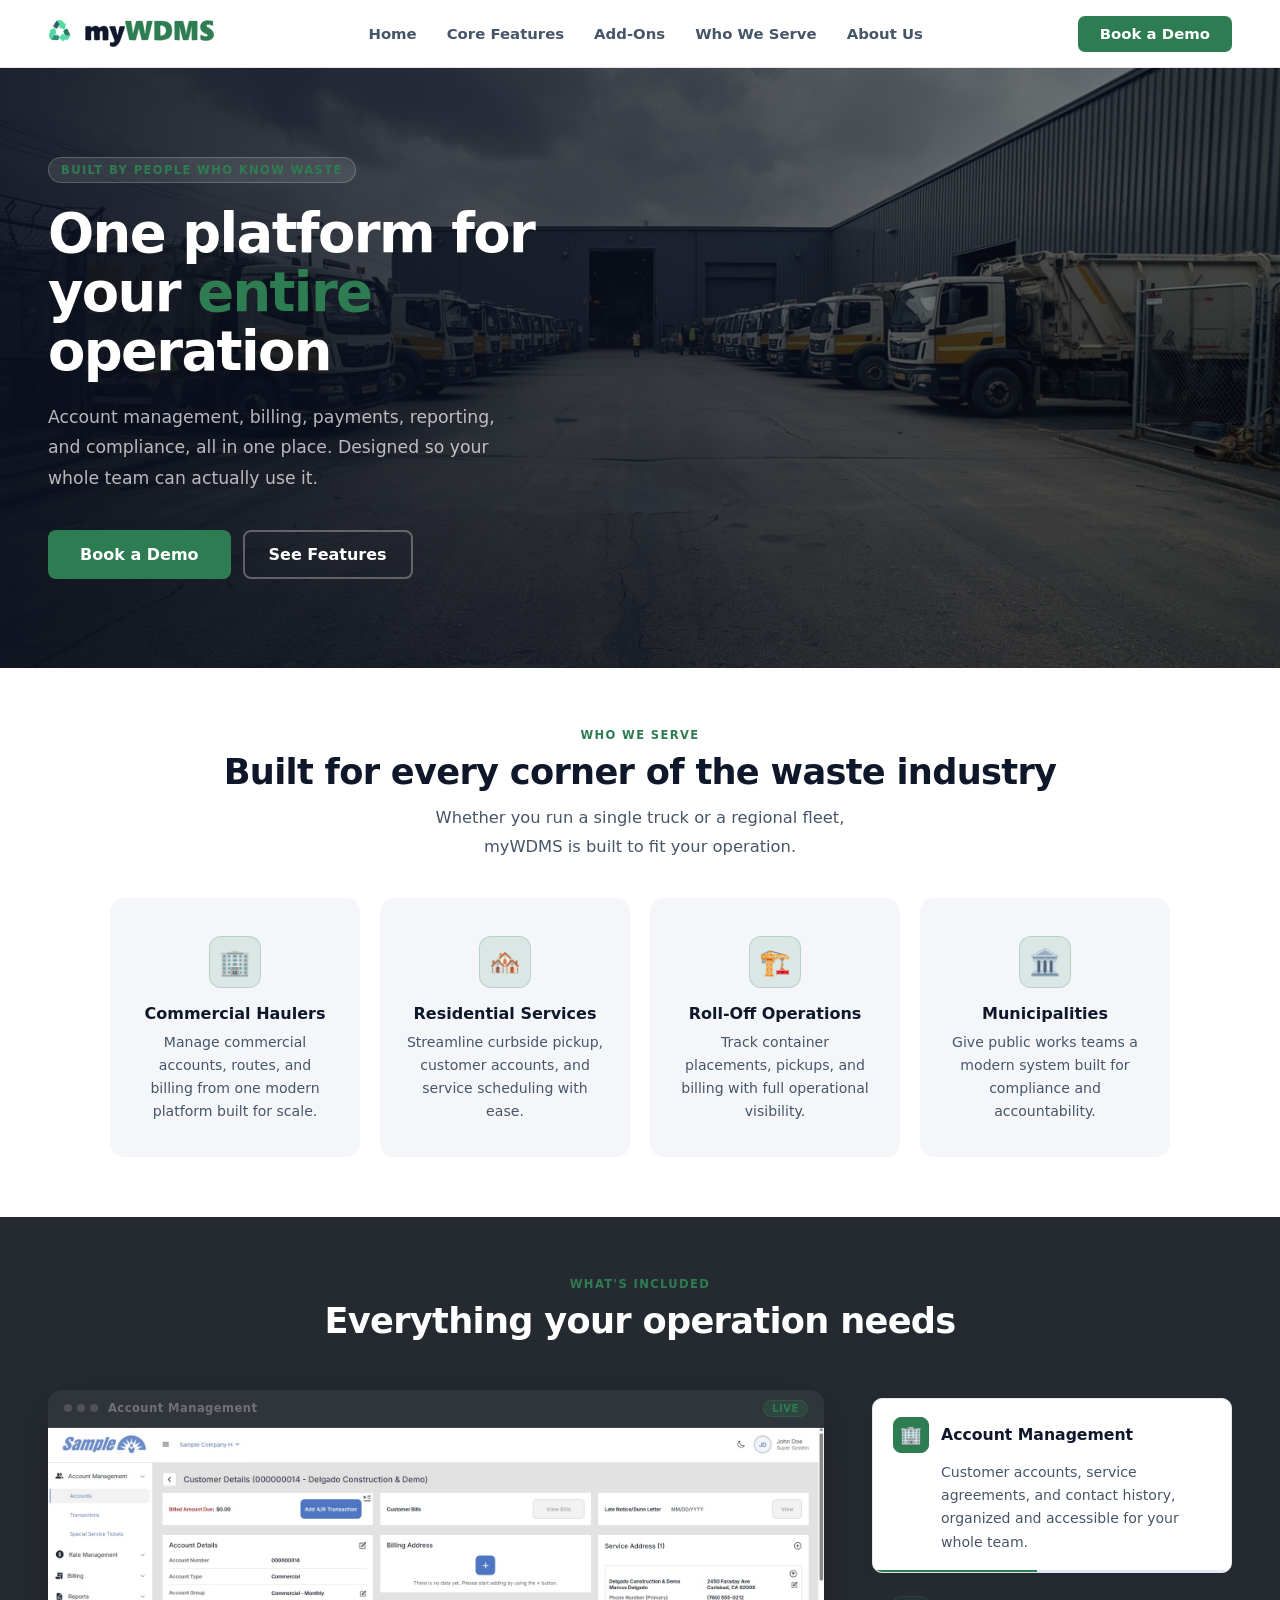
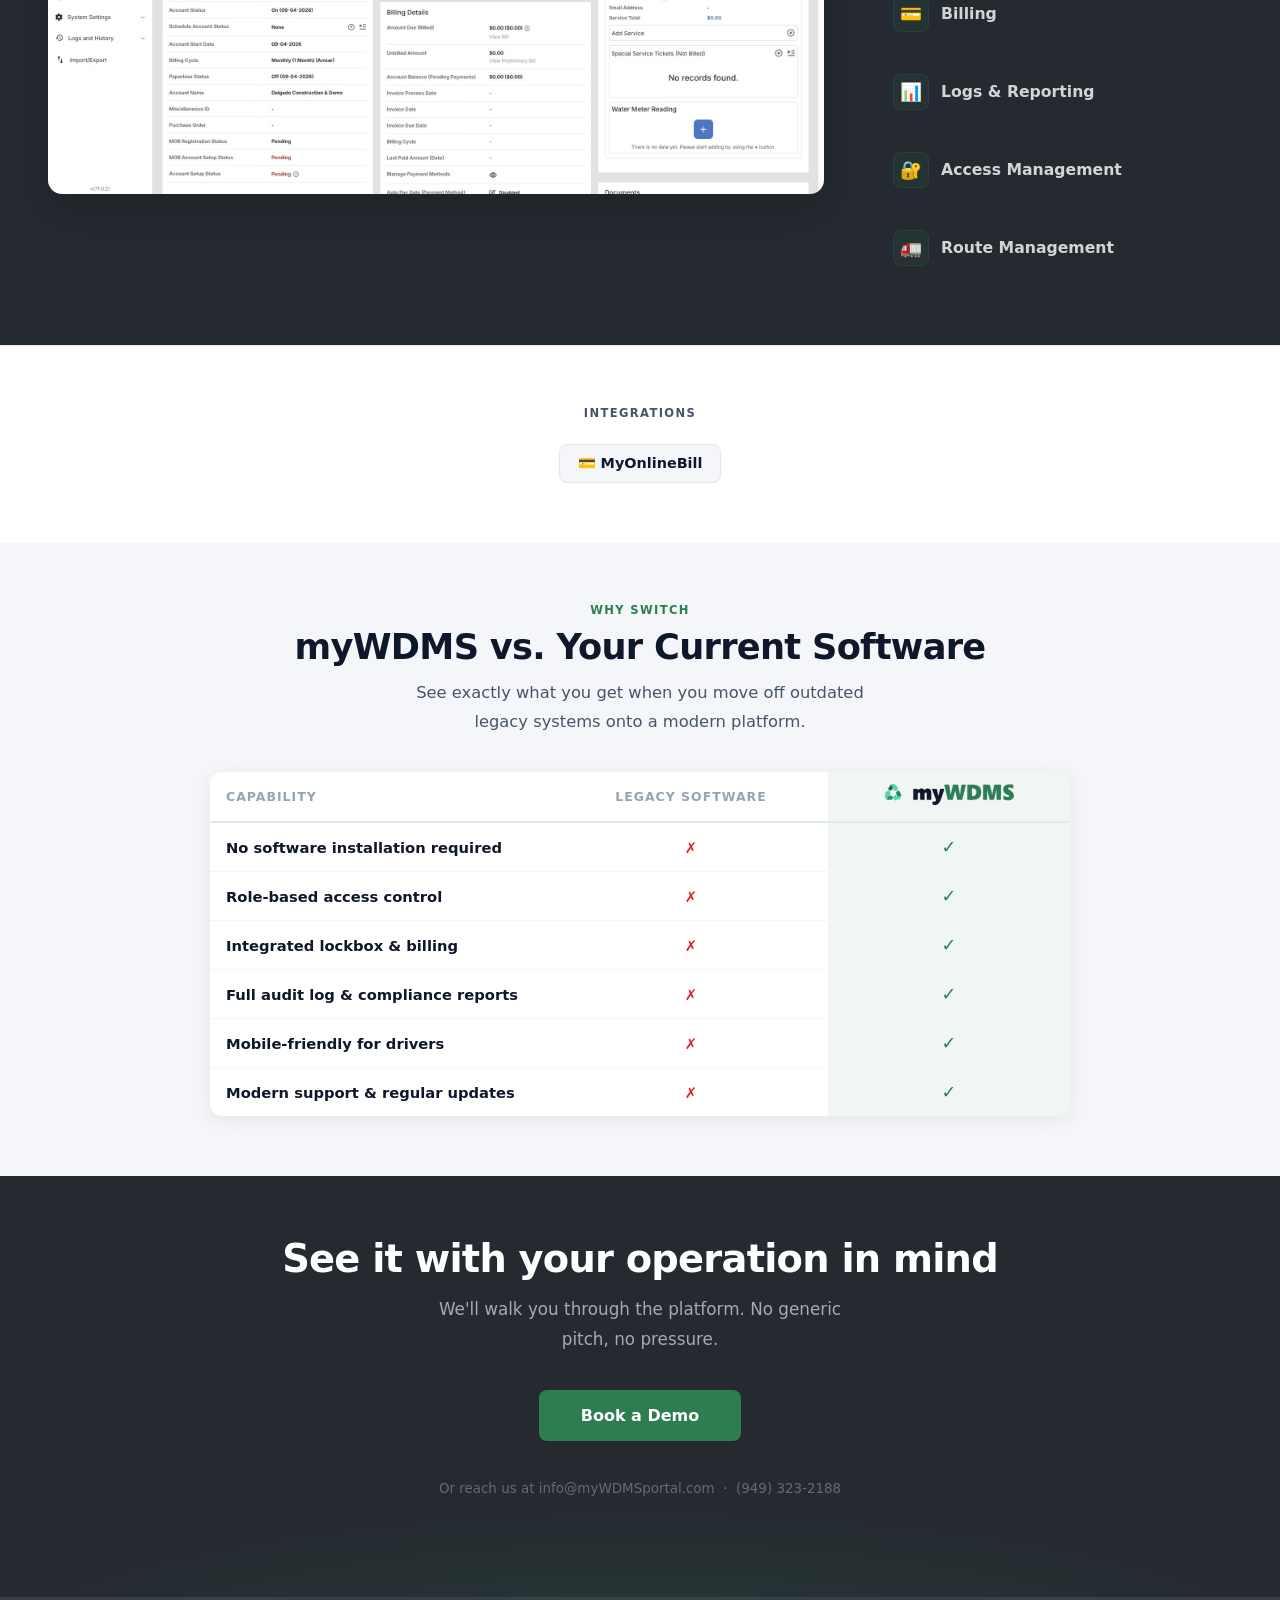
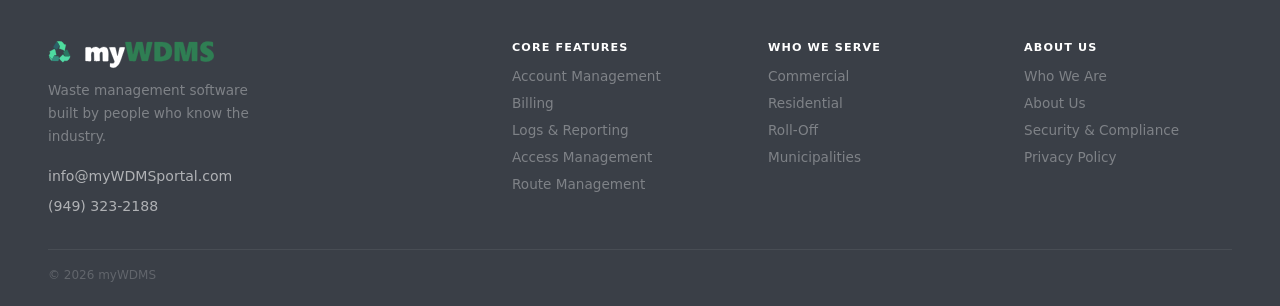
==== commit 842c8d70: "Fix white gap next to home page carousel screenshots The forced aspect-ratio on .feature-display did" ====
--- a/index.html
+++ b/index.html
@@ -127,7 +127,7 @@
             position: sticky; top: 96px;
             border-radius: 14px; overflow: hidden;
             box-shadow: 0 16px 48px rgba(0,0,0,0.18);
-            background: var(--navy-dark); aspect-ratio: 21/10;
+            background: var(--navy-dark);
             display: flex; flex-direction: column;
         }
         .mockup-topbar {
@@ -140,7 +140,7 @@
         .mockup-dots span { width: 8px; height: 8px; border-radius: 50%; background: rgba(255,255,255,0.15); }
         .mockup-label { font-size: 0.72rem; color: rgba(255,255,255,0.30); font-weight: 700; letter-spacing: 0.04em; flex: 1; }
         .mockup-badge { font-size: 0.62rem; font-weight: 800; letter-spacing: 0.06em; text-transform: uppercase; background: rgba(46,125,82,0.25); color: var(--teal); padding: 2px 8px; border-radius: 10px; border: 1px solid rgba(46,125,82,0.3); }
-        #featureImg { flex: 1; width: 100%; min-height: 0; object-fit: contain; object-position: top left; display: block; background: #fff; }
+        #featureImg { width: 100%; height: auto; display: block; background: #fff; }
         .features-section .section-header h2 { color: #fff; }
         .features-section .feature-item h3 { color: rgba(255,255,255,0.80); }
         .features-section .feature-item p { color: rgba(255,255,255,0.45); }
@@ -258,7 +258,7 @@
 
         @media (max-width: 1024px) {
             .features-inner { grid-template-columns: 1fr; }
-            .feature-display { position: relative; top: auto; aspect-ratio: 21/10; }
+            .feature-display { position: relative; top: auto; }
         }
         @media (max-width: 900px) {
             nav { padding: 0 24px; }
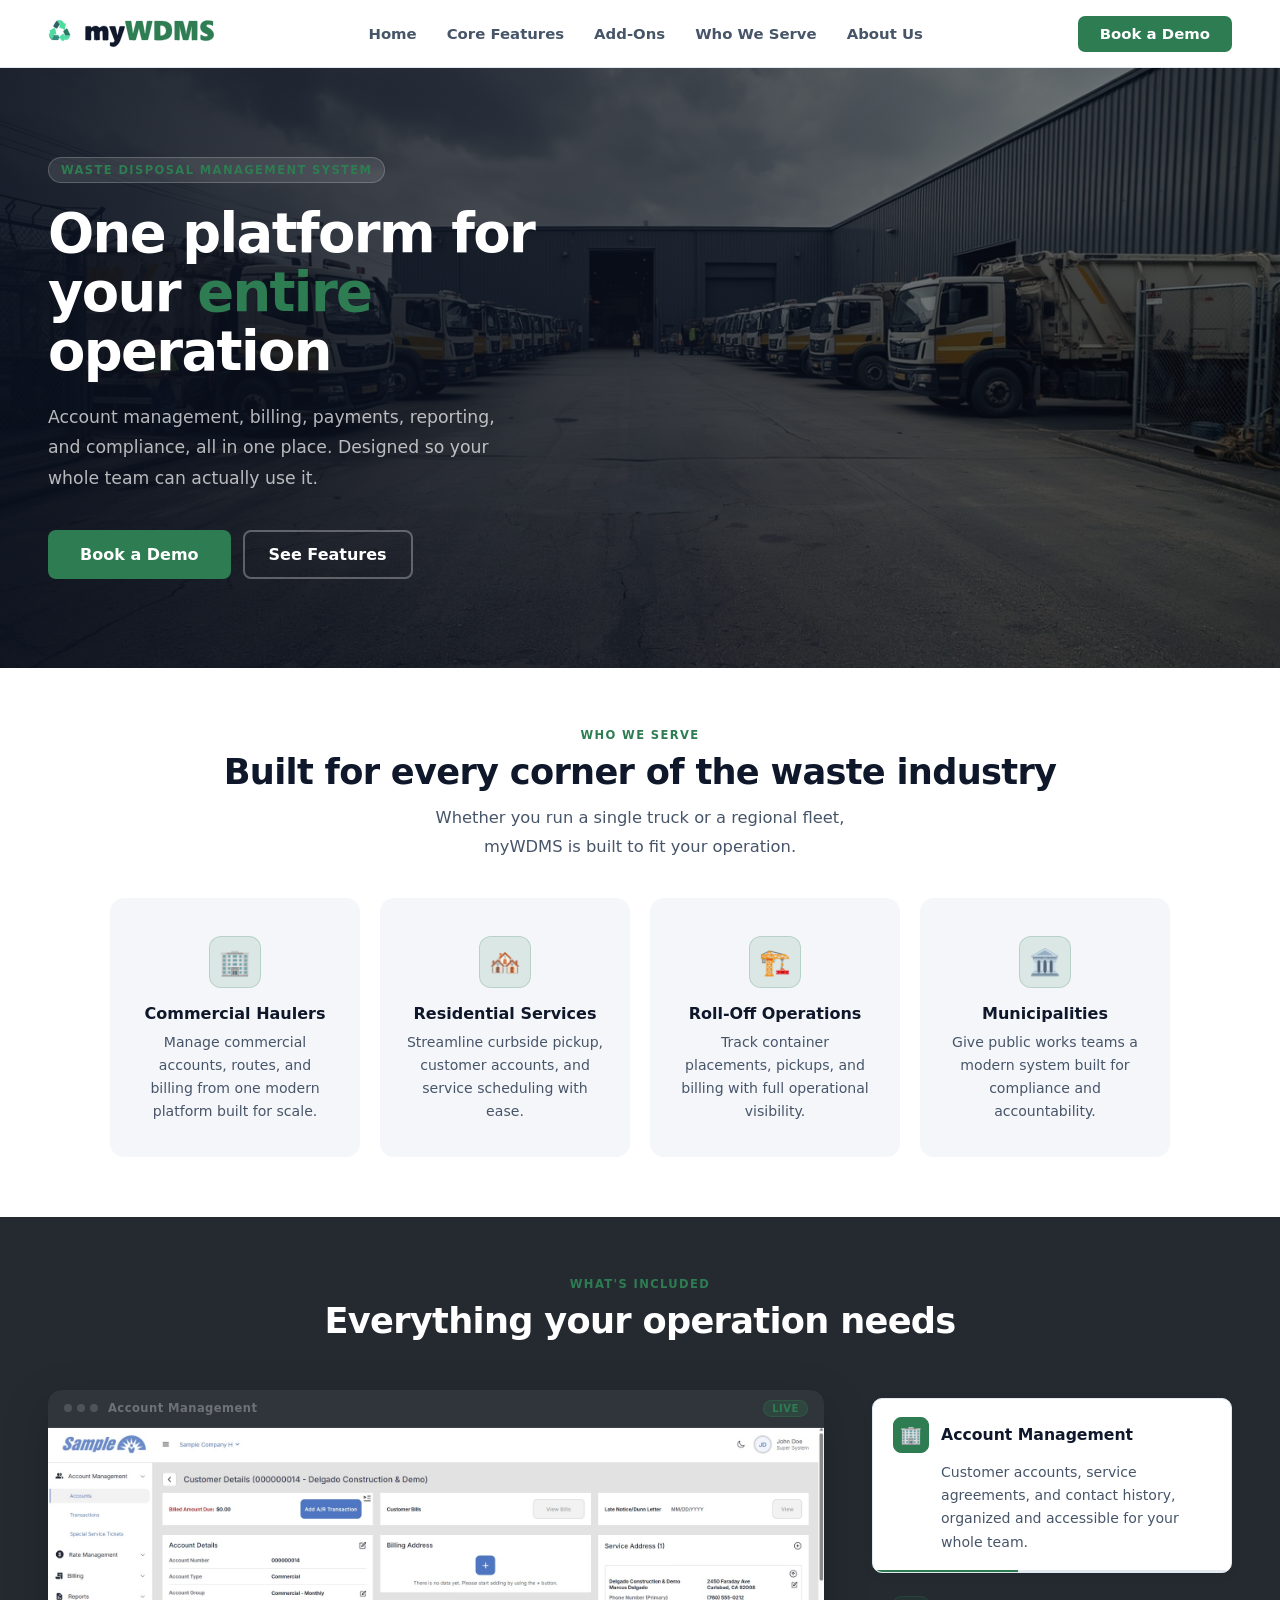
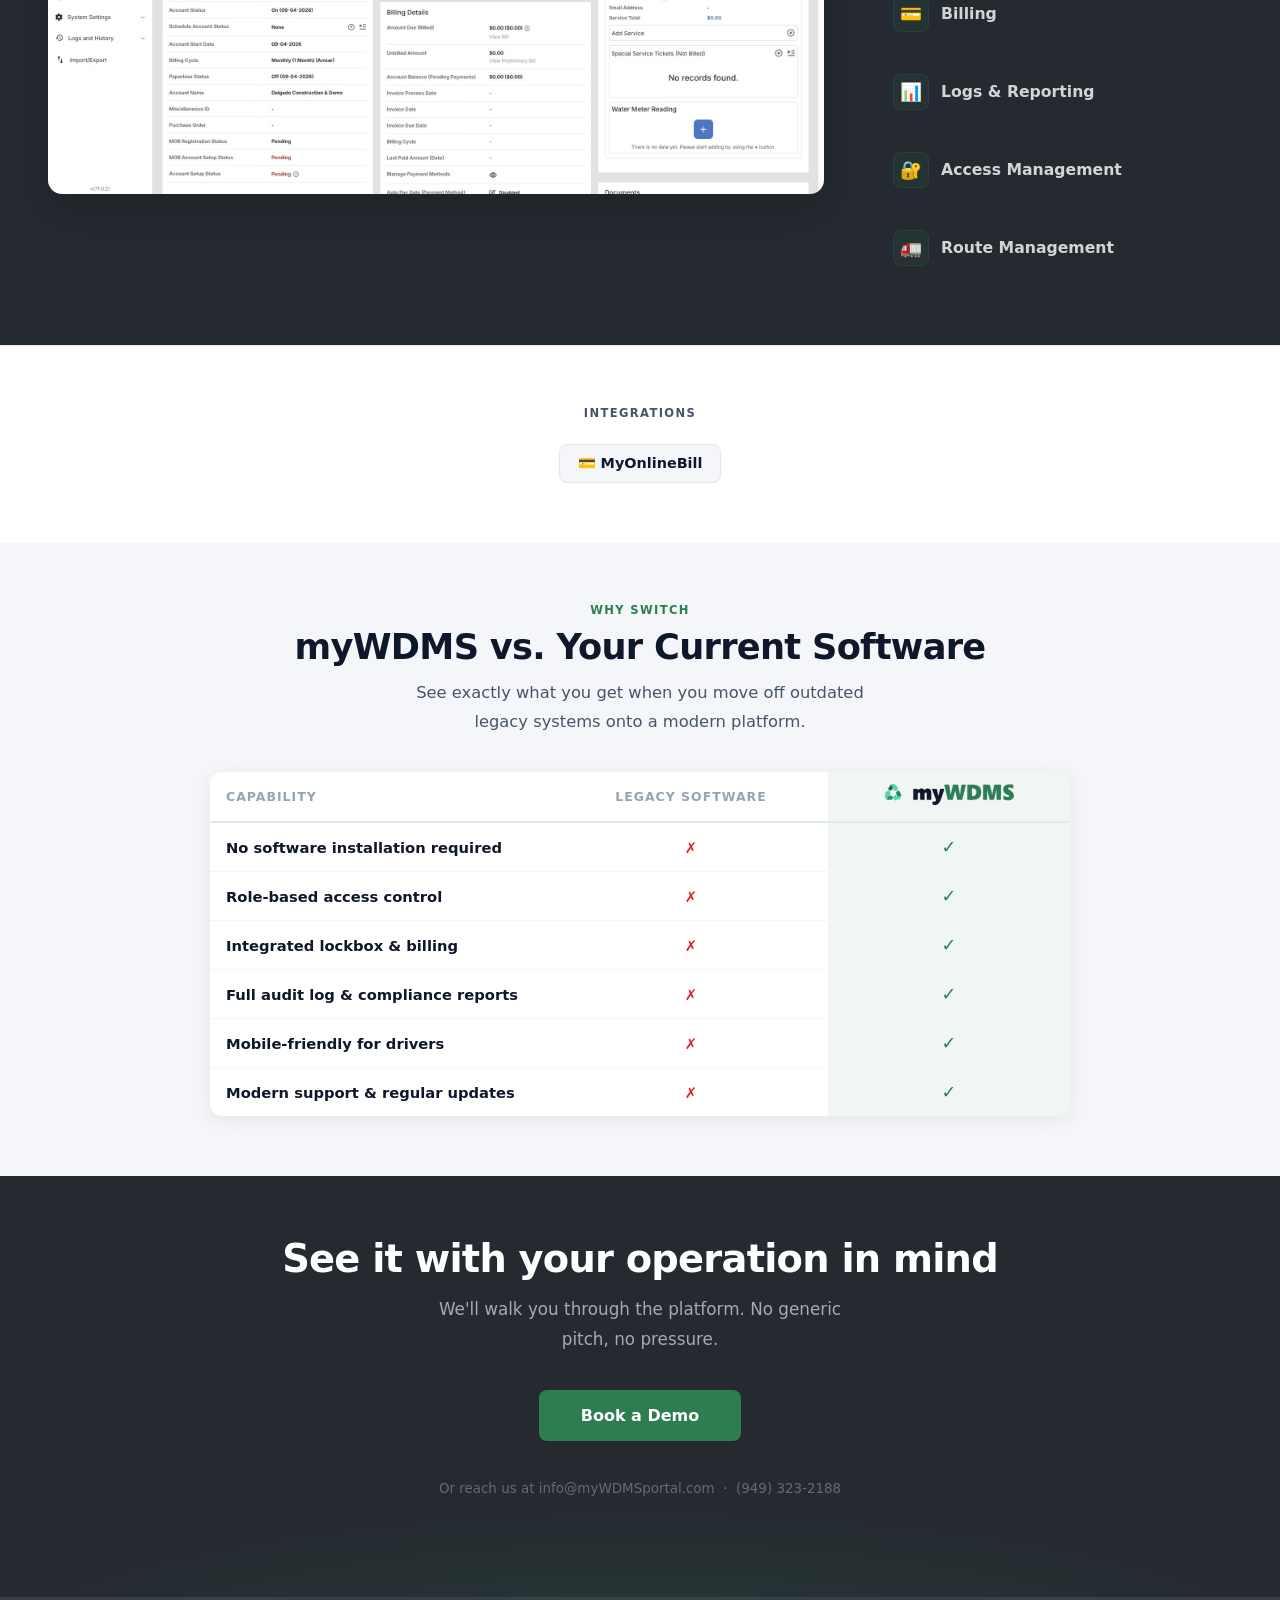
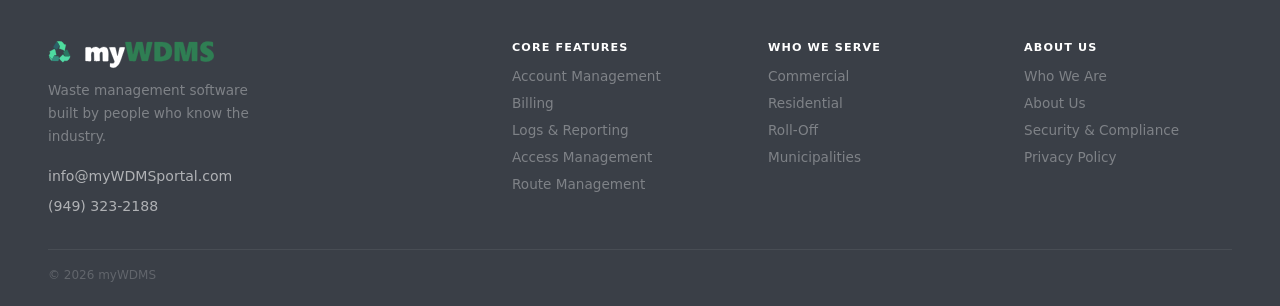
==== commit 57eeb564: "Spell out "Waste Disposal Management System" on key pages Adds the full name in the home page hero e" ====
--- a/index.html
+++ b/index.html
@@ -3,7 +3,7 @@
 <head>
     <meta charset="UTF-8">
     <meta name="viewport" content="width=device-width, initial-scale=1.0">
-    <title>myWDMS | Waste Management Software</title>
+    <title>myWDMS | Waste Disposal Management System</title>
     <style>
         :root {
             --navy: #3A3F47;
@@ -320,7 +320,7 @@
 <section class="hero">
     <div class="hero-bg"></div>
     <div class="hero-content">
-        <span class="hero-eyebrow">Built by people who know waste</span>
+        <span class="hero-eyebrow">Waste Disposal Management System</span>
         <h1>One platform for your <em>entire</em> operation</h1>
         <p>Account management, billing, payments, reporting, and compliance, all in one place. Designed so your whole team can actually use it.</p>
         <div class="hero-ctas">
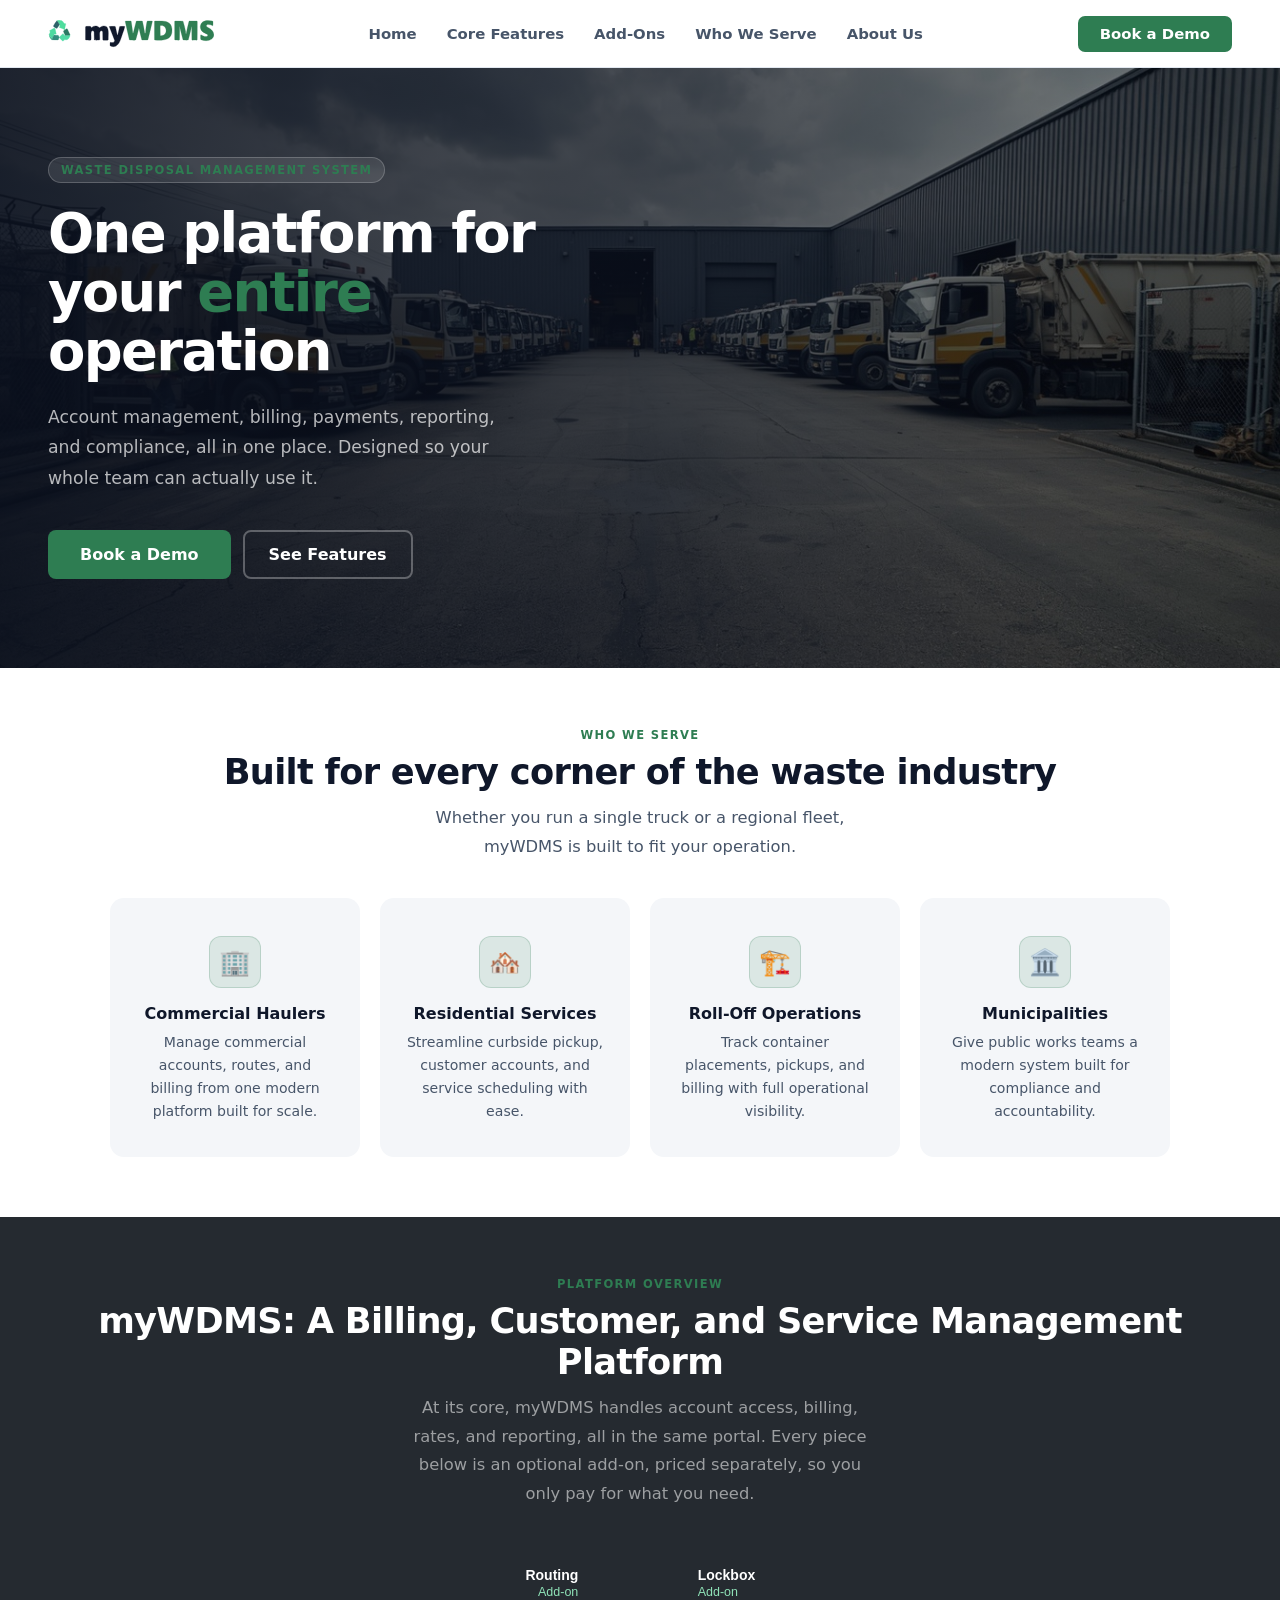
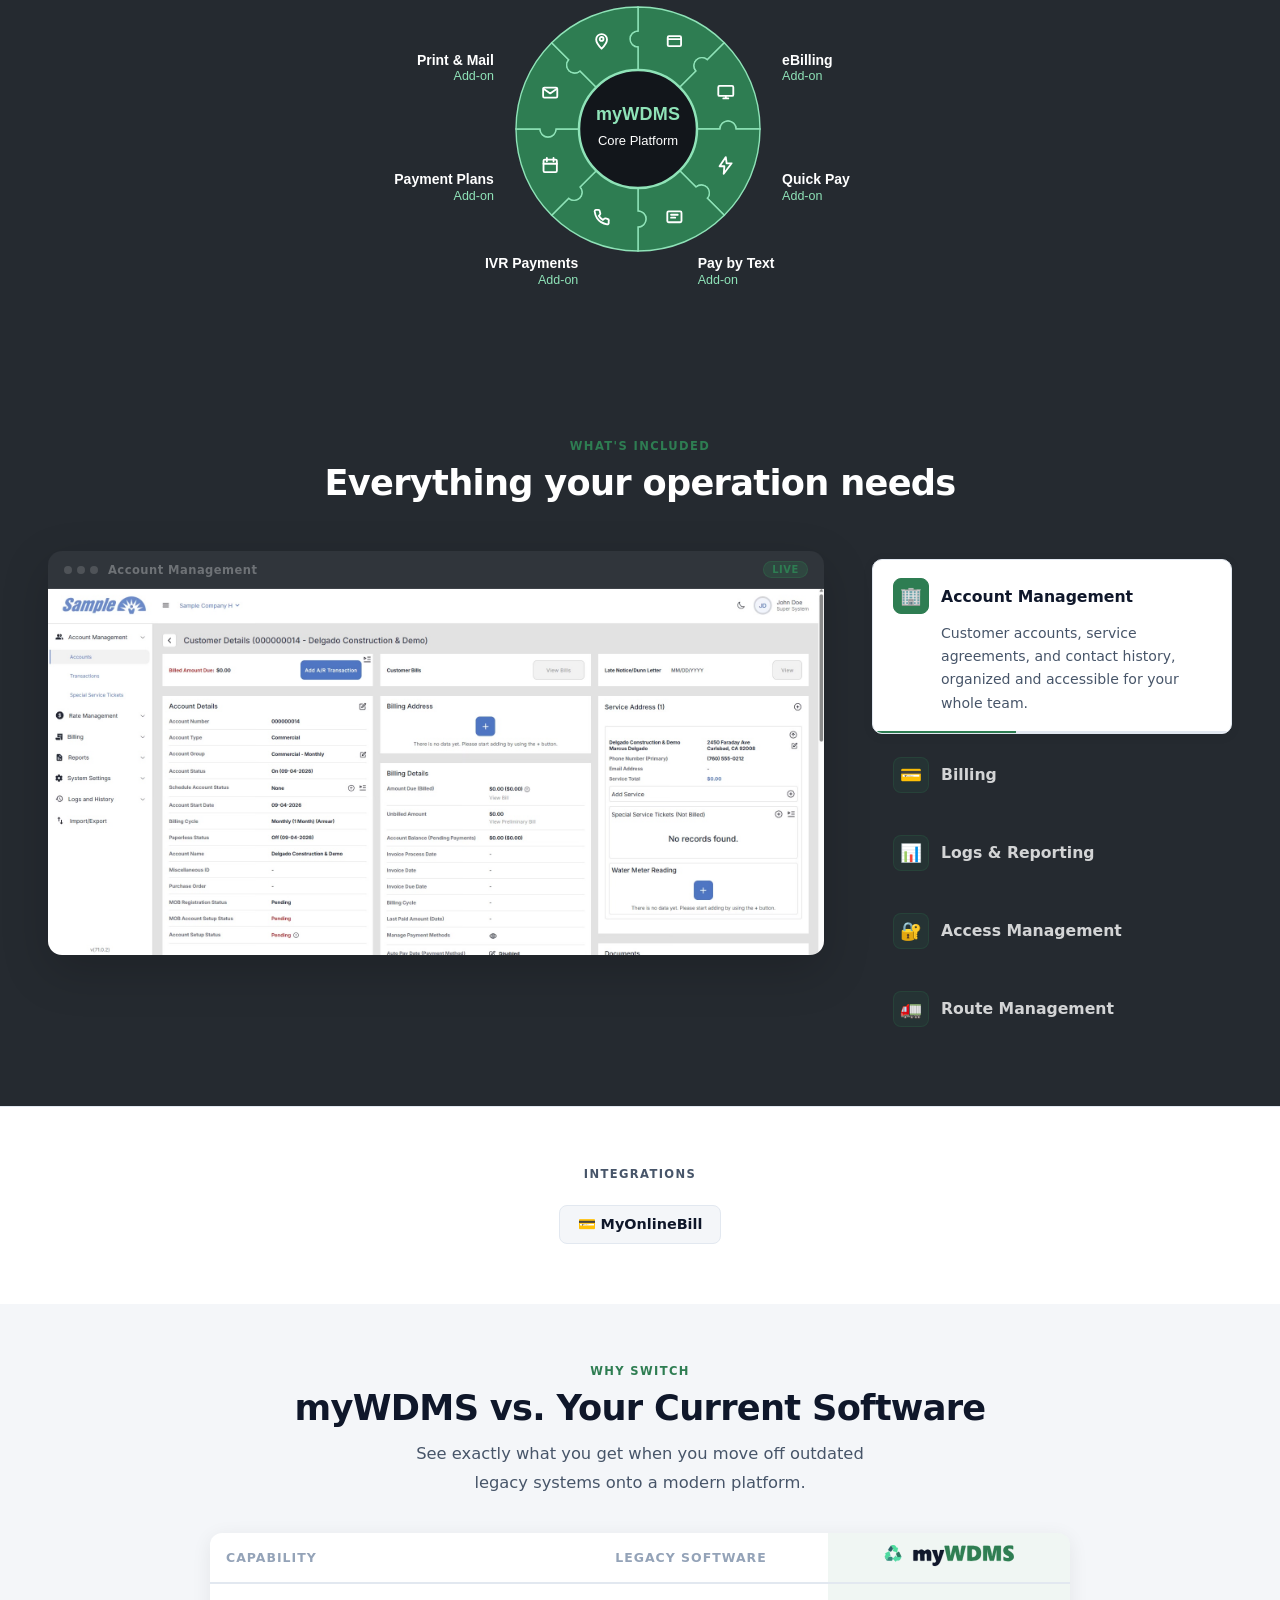
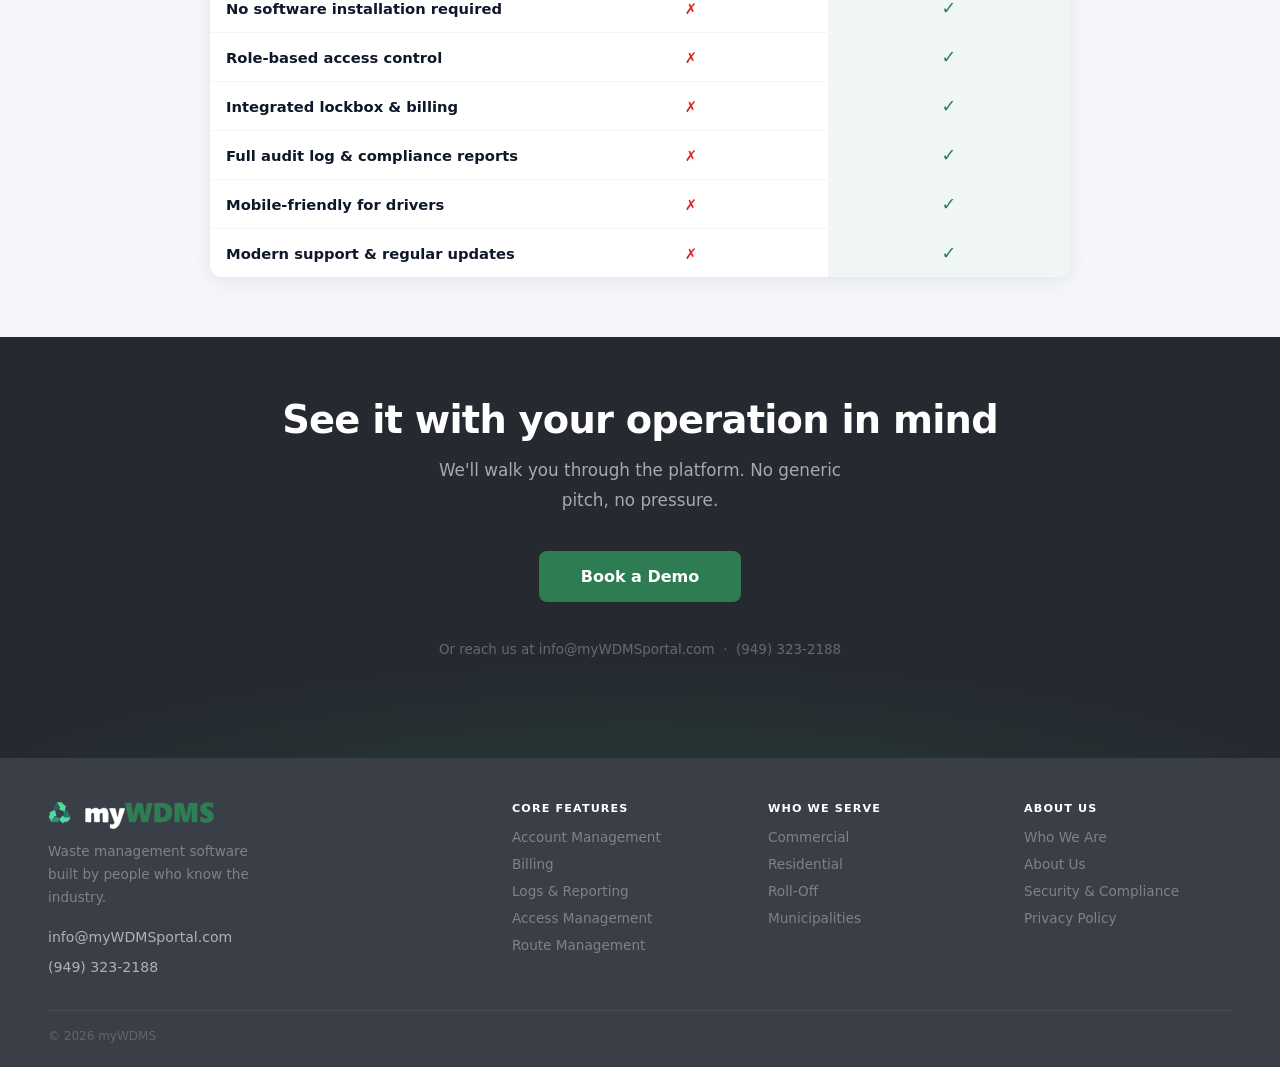
==== commit 81323a81: "Add platform diagram section to homepage Adds an inlined SVG diagram above "Everything your operatio" ====
--- a/index.html
+++ b/index.html
@@ -115,6 +115,16 @@
         .market-card h3 { font-size: 1rem; font-weight: 800; color: var(--text); margin-bottom: 8px; }
         .market-card p { font-size: 0.88rem; color: var(--text-mid); line-height: 1.65; }
 
+        /* ── PLATFORM DIAGRAM ── */
+        .platform-section { padding: 60px 48px 70px; background: var(--navy-dark); }
+        .platform-section .section-header h2 { color: #fff; }
+        .platform-section .section-header p { color: rgba(255,255,255,0.55); }
+        .platform-diagram-wrap { max-width: 736px; margin: 40px auto 0; }
+        .platform-diagram-wrap svg { width: 100%; height: auto; max-width: 736px; display: block; margin: 0 auto; }
+        .platform-diagram-wrap a { cursor: pointer; }
+        .platform-diagram-wrap a:hover path[fill="#2E7D52"] { fill: #35935f; }
+        .platform-diagram-wrap a:hover circle { stroke-width: 3.5; }
+
         /* ── FEATURE SHOWCASE (Curbwaste style) ── */
         .features-section { padding: 60px 48px; background: var(--navy-dark); }
         .features-inner {
@@ -360,6 +370,66 @@
             <h3>Municipalities</h3>
             <p>Give public works teams a modern system built for compliance and accountability.</p>
         </div>
+    </div>
+</section>
+
+<!-- PLATFORM DIAGRAM -->
+<section class="platform-section">
+    <div class="section-header">
+        <span class="section-eyebrow">Platform Overview</span>
+        <h2>myWDMS: A Billing, Customer, and Service Management Platform</h2>
+        <p>At its core, myWDMS handles account access, billing, rates, and reporting, all in the same portal. Every piece below is an optional add-on, priced separately, so you only pay for what you need.</p>
+    </div>
+    <div class="platform-diagram-wrap">
+        <svg xmlns="http://www.w3.org/2000/svg" xmlns:xlink="http://www.w3.org/1999/xlink" viewBox="0 0 736 360" width="736" height="360" role="img" aria-label="myWDMS platform diagram: a core platform surrounded by eight optional add-ons">
+        <g transform="translate(10 10)">
+        <a xlink:href="add-ons.html#lockbox" href="add-ons.html#lockbox" aria-label="Lockbox">
+        <path d="M 356.0 112.0 L 356.0 88.0 A 8 8 0 0 1 356.0 72.0 L 356.0 48.0 A 122 122 0 0 1 442.3 83.7 L 425.3 100.7 A 8 8 0 0 0 414.0 112.0 L 397.0 129.0 A 58 58 0 0 0 356.0 112.0 Z" fill="#2E7D52" stroke="#8FE3B8" stroke-width="1.4"/>
+        <g transform="translate(382.4 72.2) scale(0.8333)" fill="none" stroke="#ffffff" stroke-width="2.2" stroke-linecap="round" stroke-linejoin="round"><rect x="4" y="6" width="16" height="12" rx="1.5"/><path d="M4 9.5h16"/></g>
+        <text x="415.7" y="21.2" text-anchor="start" font-family="Barlow, Arial, sans-serif" font-size="14" font-weight="600" fill="#ffffff">Lockbox</text><text x="415.7" y="36.8" text-anchor="start" font-family="Barlow, Arial, sans-serif" font-size="12.5" font-weight="500" fill="#8FE3B8">Add-on</text>
+        </a>
+        <a xlink:href="add-ons.html#ebilling" href="add-ons.html#ebilling" aria-label="eBilling">
+        <path d="M 397.0 129.0 L 414.0 112.0 A 8 8 0 0 1 425.3 100.7 L 442.3 83.7 A 122 122 0 0 1 478.0 170.0 L 454.0 170.0 A 8 8 0 0 0 438.0 170.0 L 414.0 170.0 A 58 58 0 0 0 397.0 129.0 Z" fill="#2E7D52" stroke="#8FE3B8" stroke-width="1.4"/>
+        <g transform="translate(433.8 123.6) scale(0.8333)" fill="none" stroke="#ffffff" stroke-width="2.2" stroke-linecap="round" stroke-linejoin="round"><rect x="3" y="4" width="18" height="12" rx="1.5"/><path d="M9 19h6M12 16v3"/></g>
+        <text x="500.1" y="105.6" text-anchor="start" font-family="Barlow, Arial, sans-serif" font-size="14" font-weight="600" fill="#ffffff">eBilling</text><text x="500.1" y="121.2" text-anchor="start" font-family="Barlow, Arial, sans-serif" font-size="12.5" font-weight="500" fill="#8FE3B8">Add-on</text>
+        </a>
+        <a xlink:href="add-ons.html#quick-pay" href="add-ons.html#quick-pay" aria-label="Quick Pay">
+        <path d="M 414.0 170.0 L 438.0 170.0 A 8 8 0 0 1 454.0 170.0 L 478.0 170.0 A 122 122 0 0 1 442.3 256.3 L 425.3 239.3 A 8 8 0 0 0 414.0 228.0 L 397.0 211.0 A 58 58 0 0 0 414.0 170.0 Z" fill="#2E7D52" stroke="#8FE3B8" stroke-width="1.4"/>
+        <g transform="translate(433.8 196.4) scale(0.8333)" fill="none" stroke="#ffffff" stroke-width="2.2" stroke-linecap="round" stroke-linejoin="round"><path d="M12 2 4.5 13h5.8L9.5 22 19 9.5h-6L12 2z"/></g>
+        <text x="500.1" y="225.0" text-anchor="start" font-family="Barlow, Arial, sans-serif" font-size="14" font-weight="600" fill="#ffffff">Quick Pay</text><text x="500.1" y="240.6" text-anchor="start" font-family="Barlow, Arial, sans-serif" font-size="12.5" font-weight="500" fill="#8FE3B8">Add-on</text>
+        </a>
+        <a xlink:href="add-ons.html#pay-by-text" href="add-ons.html#pay-by-text" aria-label="Pay by Text">
+        <path d="M 397.0 211.0 L 414.0 228.0 A 8 8 0 0 1 425.3 239.3 L 442.3 256.3 A 122 122 0 0 1 356.0 292.0 L 356.0 268.0 A 8 8 0 0 0 356.0 252.0 L 356.0 228.0 A 58 58 0 0 0 397.0 211.0 Z" fill="#2E7D52" stroke="#8FE3B8" stroke-width="1.4"/>
+        <g transform="translate(382.4 247.8) scale(0.8333)" fill="none" stroke="#ffffff" stroke-width="2.2" stroke-linecap="round" stroke-linejoin="round"><rect x="3.5" y="5.5" width="17" height="13" rx="1.5"/><path d="M8 9.5h8M8 13h5"/></g>
+        <text x="415.7" y="309.4" text-anchor="start" font-family="Barlow, Arial, sans-serif" font-size="14" font-weight="600" fill="#ffffff">Pay by Text</text><text x="415.7" y="325.0" text-anchor="start" font-family="Barlow, Arial, sans-serif" font-size="12.5" font-weight="500" fill="#8FE3B8">Add-on</text>
+        </a>
+        <a xlink:href="add-ons.html#ivr-payments" href="add-ons.html#ivr-payments" aria-label="IVR Payments">
+        <path d="M 356.0 228.0 L 356.0 252.0 A 8 8 0 0 1 356.0 268.0 L 356.0 292.0 A 122 122 0 0 1 269.7 256.3 L 286.7 239.3 A 8 8 0 0 0 298.0 228.0 L 315.0 211.0 A 58 58 0 0 0 356.0 228.0 Z" fill="#2E7D52" stroke="#8FE3B8" stroke-width="1.4"/>
+        <g transform="translate(309.6 247.8) scale(0.8333)" fill="none" stroke="#ffffff" stroke-width="2.2" stroke-linecap="round" stroke-linejoin="round"><path d="M20.5 16.7v2.6a1.7 1.7 0 0 1-1.9 1.7 16.6 16.6 0 0 1-7.2-2.6 16.3 16.3 0 0 1-5-5 16.6 16.6 0 0 1-2.6-7.3A1.7 1.7 0 0 1 5.5 3.7h2.6a1.7 1.7 0 0 1 1.7 1.5c.1.8.3 1.6.6 2.4a1.7 1.7 0 0 1-.4 1.8L8.6 10.8a13.4 13.4 0 0 0 5 5l1.4-1.4a1.7 1.7 0 0 1 1.8-.4c.8.3 1.6.5 2.4.6a1.7 1.7 0 0 1 1.5 1.8z"/></g>
+        <text x="296.3" y="309.4" text-anchor="end" font-family="Barlow, Arial, sans-serif" font-size="14" font-weight="600" fill="#ffffff">IVR Payments</text><text x="296.3" y="325.0" text-anchor="end" font-family="Barlow, Arial, sans-serif" font-size="12.5" font-weight="500" fill="#8FE3B8">Add-on</text>
+        </a>
+        <a xlink:href="add-ons.html#payment-plans" href="add-ons.html#payment-plans" aria-label="Payment Plans">
+        <path d="M 315.0 211.0 L 298.0 228.0 A 8 8 0 0 1 286.7 239.3 L 269.7 256.3 A 122 122 0 0 1 234.0 170.0 L 258.0 170.0 A 8 8 0 0 0 274.0 170.0 L 298.0 170.0 A 58 58 0 0 0 315.0 211.0 Z" fill="#2E7D52" stroke="#8FE3B8" stroke-width="1.4"/>
+        <g transform="translate(258.2 196.4) scale(0.8333)" fill="none" stroke="#ffffff" stroke-width="2.2" stroke-linecap="round" stroke-linejoin="round"><rect x="4" y="5" width="16" height="15" rx="1.5"/><path d="M8 3v4M16 3v4M4 10h16"/></g>
+        <text x="211.9" y="225.0" text-anchor="end" font-family="Barlow, Arial, sans-serif" font-size="14" font-weight="600" fill="#ffffff">Payment Plans</text><text x="211.9" y="240.6" text-anchor="end" font-family="Barlow, Arial, sans-serif" font-size="12.5" font-weight="500" fill="#8FE3B8">Add-on</text>
+        </a>
+        <a xlink:href="add-ons.html#print-mail" href="add-ons.html#print-mail" aria-label="Print &amp; Mail">
+        <path d="M 298.0 170.0 L 274.0 170.0 A 8 8 0 0 1 258.0 170.0 L 234.0 170.0 A 122 122 0 0 1 269.7 83.7 L 286.7 100.7 A 8 8 0 0 0 298.0 112.0 L 315.0 129.0 A 58 58 0 0 0 298.0 170.0 Z" fill="#2E7D52" stroke="#8FE3B8" stroke-width="1.4"/>
+        <g transform="translate(258.2 123.6) scale(0.8333)" fill="none" stroke="#ffffff" stroke-width="2.2" stroke-linecap="round" stroke-linejoin="round"><rect x="3.5" y="6" width="17" height="12" rx="1.5"/><path d="M4 7.5l8 5.5 8-5.5"/></g>
+        <text x="211.9" y="105.6" text-anchor="end" font-family="Barlow, Arial, sans-serif" font-size="14" font-weight="600" fill="#ffffff">Print &amp; Mail</text><text x="211.9" y="121.2" text-anchor="end" font-family="Barlow, Arial, sans-serif" font-size="12.5" font-weight="500" fill="#8FE3B8">Add-on</text>
+        </a>
+        <a xlink:href="add-ons.html#routing" href="add-ons.html#routing" aria-label="Routing">
+        <path d="M 315.0 129.0 L 298.0 112.0 A 8 8 0 0 1 286.7 100.7 L 269.7 83.7 A 122 122 0 0 1 356.0 48.0 L 356.0 72.0 A 8 8 0 0 0 356.0 88.0 L 356.0 112.0 A 58 58 0 0 0 315.0 129.0 Z" fill="#2E7D52" stroke="#8FE3B8" stroke-width="1.4"/>
+        <g transform="translate(309.6 72.2) scale(0.8333)" fill="none" stroke="#ffffff" stroke-width="2.2" stroke-linecap="round" stroke-linejoin="round"><path d="M12 21s6.5-6.5 6.5-11A6.5 6.5 0 105.5 10c0 4.5 6.5 11 6.5 11z"/><circle cx="12" cy="9.3" r="2.3"/></g>
+        <text x="296.3" y="21.2" text-anchor="end" font-family="Barlow, Arial, sans-serif" font-size="14" font-weight="600" fill="#ffffff">Routing</text><text x="296.3" y="36.8" text-anchor="end" font-family="Barlow, Arial, sans-serif" font-size="12.5" font-weight="500" fill="#8FE3B8">Add-on</text>
+        </a>
+        <a xlink:href="features.html" href="features.html" aria-label="myWDMS Core Platform">
+        <circle cx="356" cy="170" r="59" fill="#12161B" stroke="#8FE3B8" stroke-width="2.5"/>
+        <text x="356" y="161.2" text-anchor="middle" font-family="Barlow, Arial, sans-serif" font-size="18" font-weight="800" letter-spacing="0.2" fill="#8FE3B8">myWDMS</text>
+        <text x="356" y="186.4" text-anchor="middle" font-family="Barlow, Arial, sans-serif" font-size="13" font-weight="500" fill="#ffffff">Core Platform</text>
+        </a>
+        </g>
+        </svg>
     </div>
 </section>
 
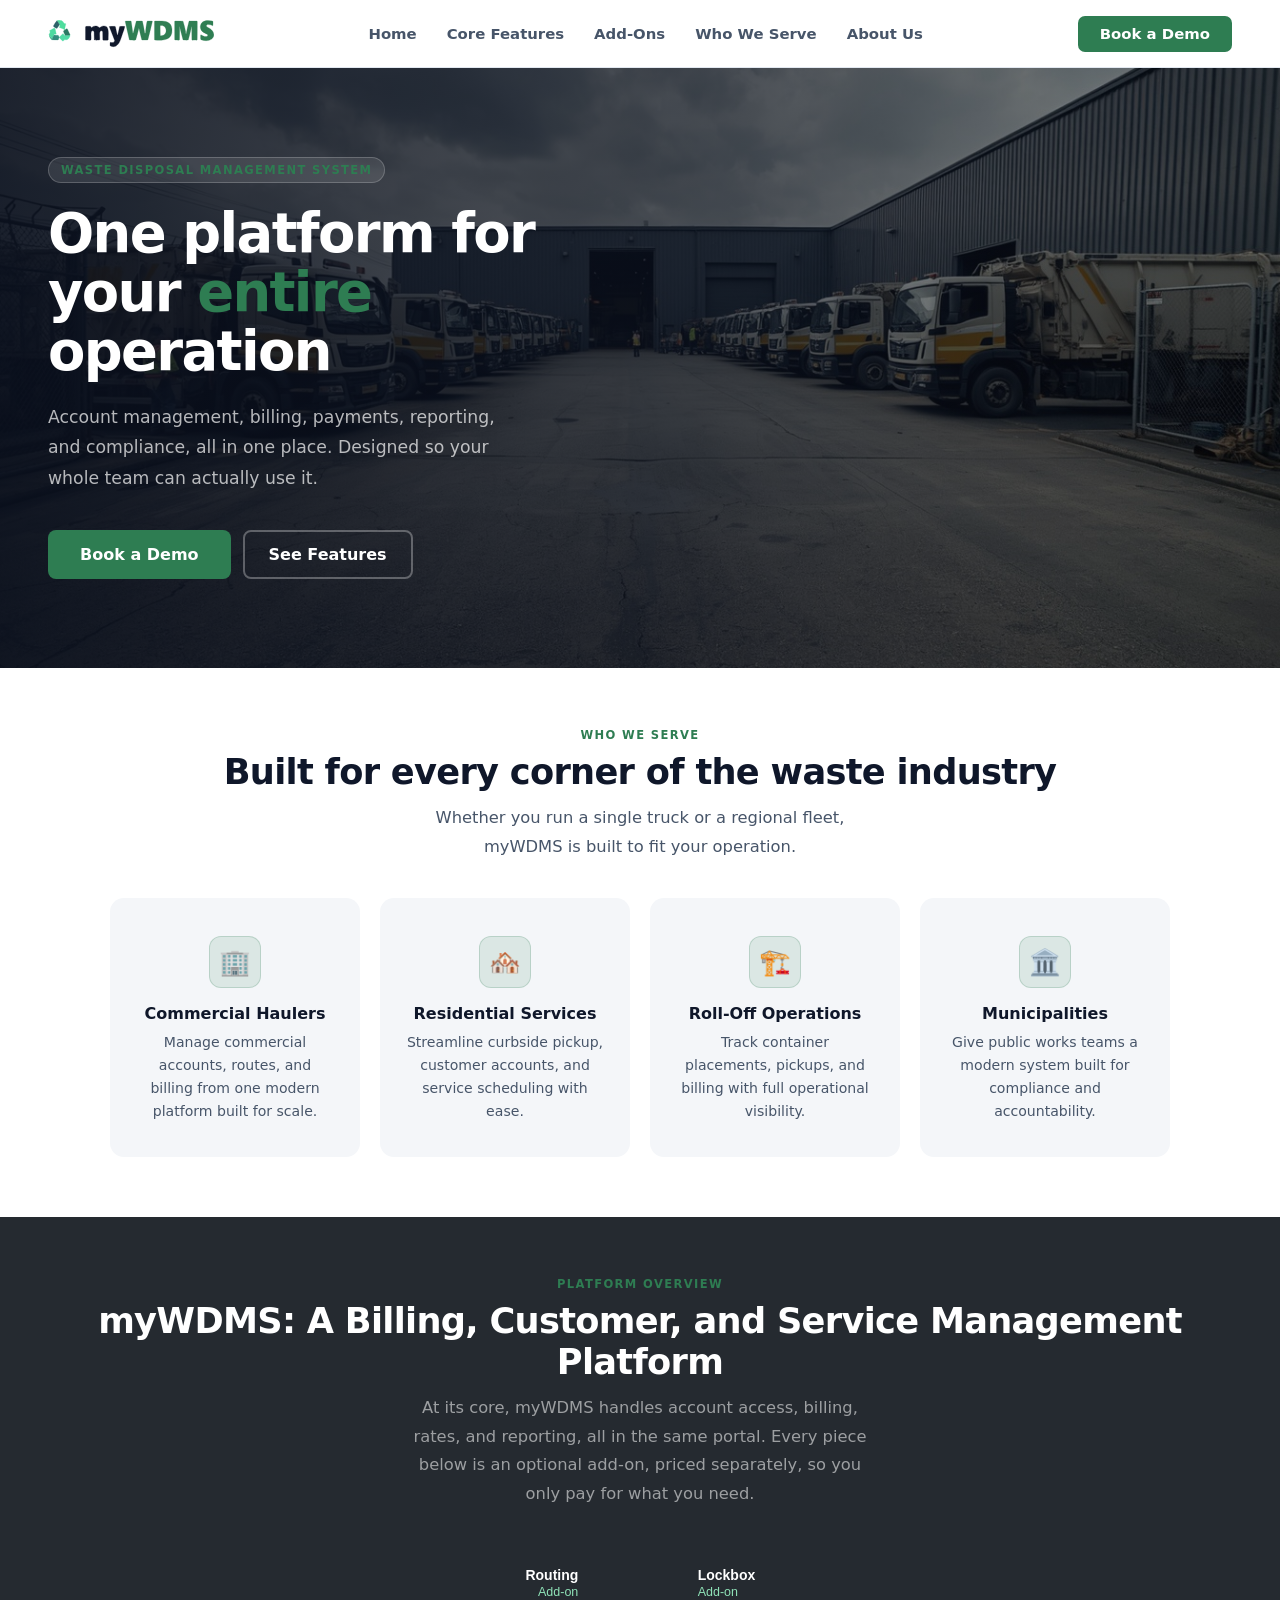
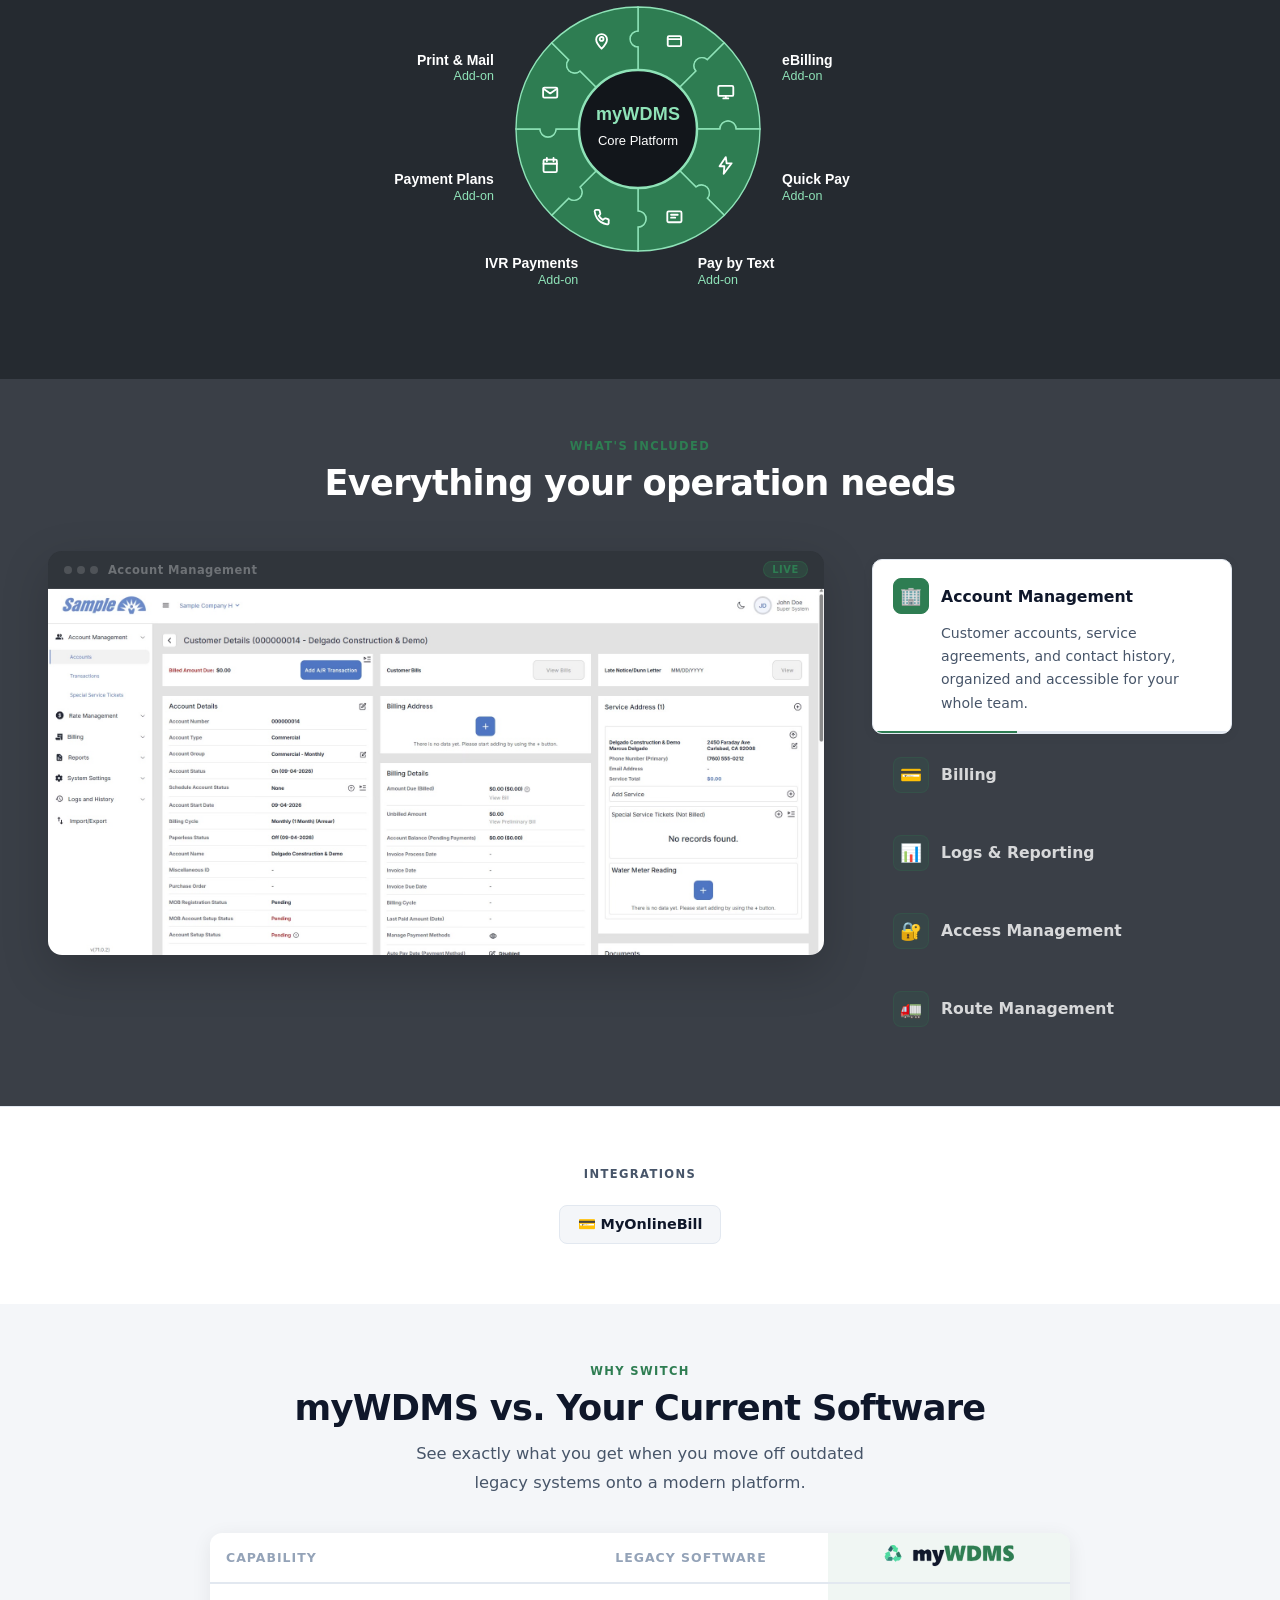
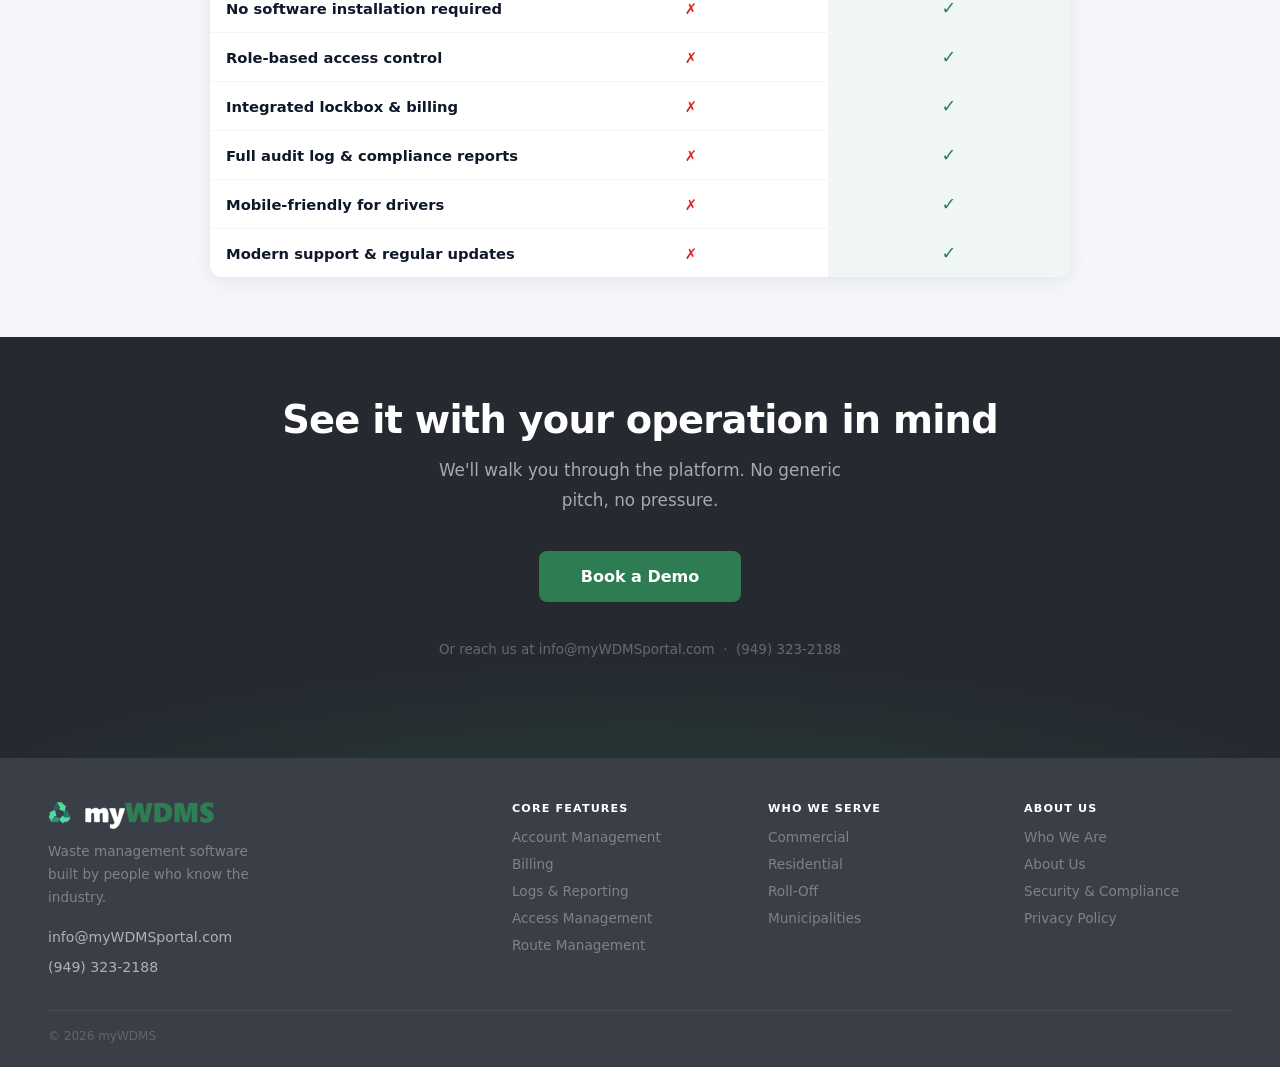
==== commit 33c81622: "Lighten "What's Included" section background for visual separation The timed feature carousel sectio" ====
--- a/index.html
+++ b/index.html
@@ -126,7 +126,7 @@
         .platform-diagram-wrap a:hover circle { stroke-width: 3.5; }
 
         /* ── FEATURE SHOWCASE (Curbwaste style) ── */
-        .features-section { padding: 60px 48px; background: var(--navy-dark); }
+        .features-section { padding: 60px 48px; background: var(--navy); }
         .features-inner {
             max-width: 1240px; margin: 0 auto;
             display: grid; grid-template-columns: 1fr 360px; gap: 48px; align-items: start;
